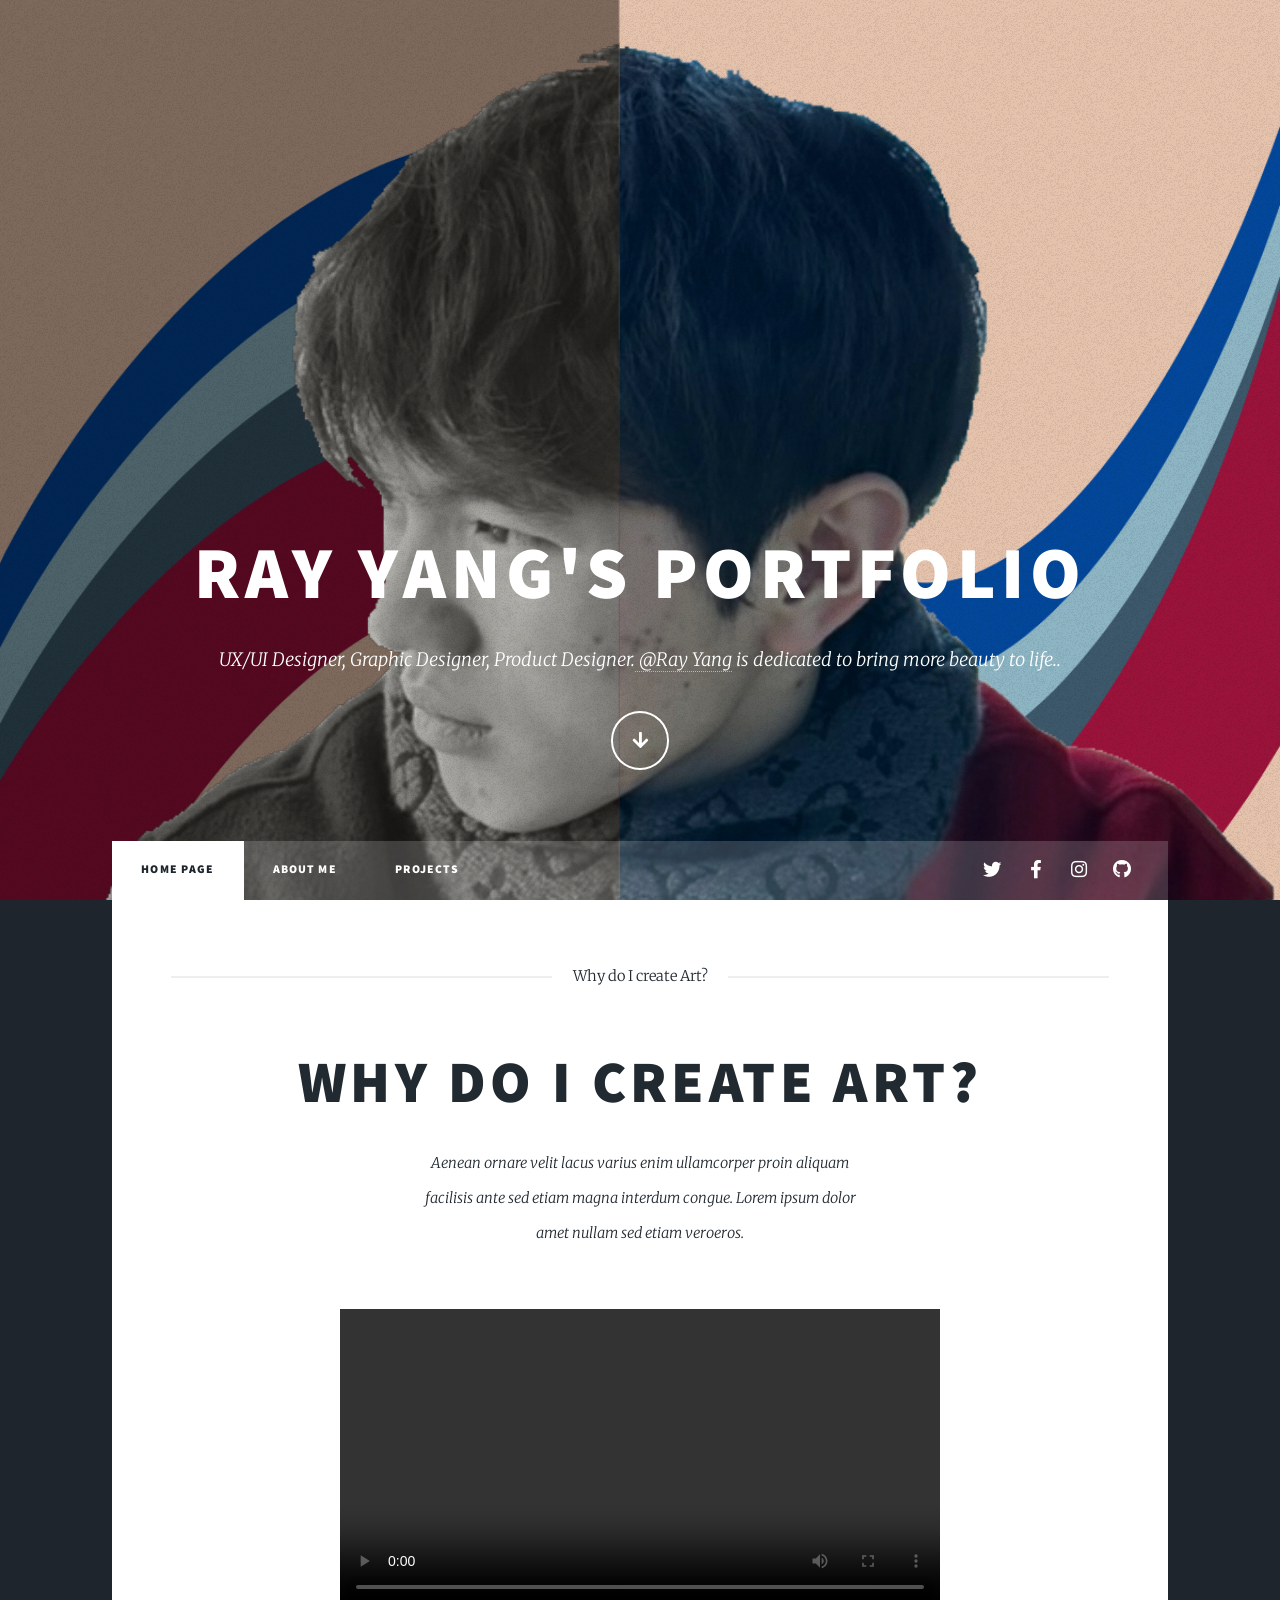
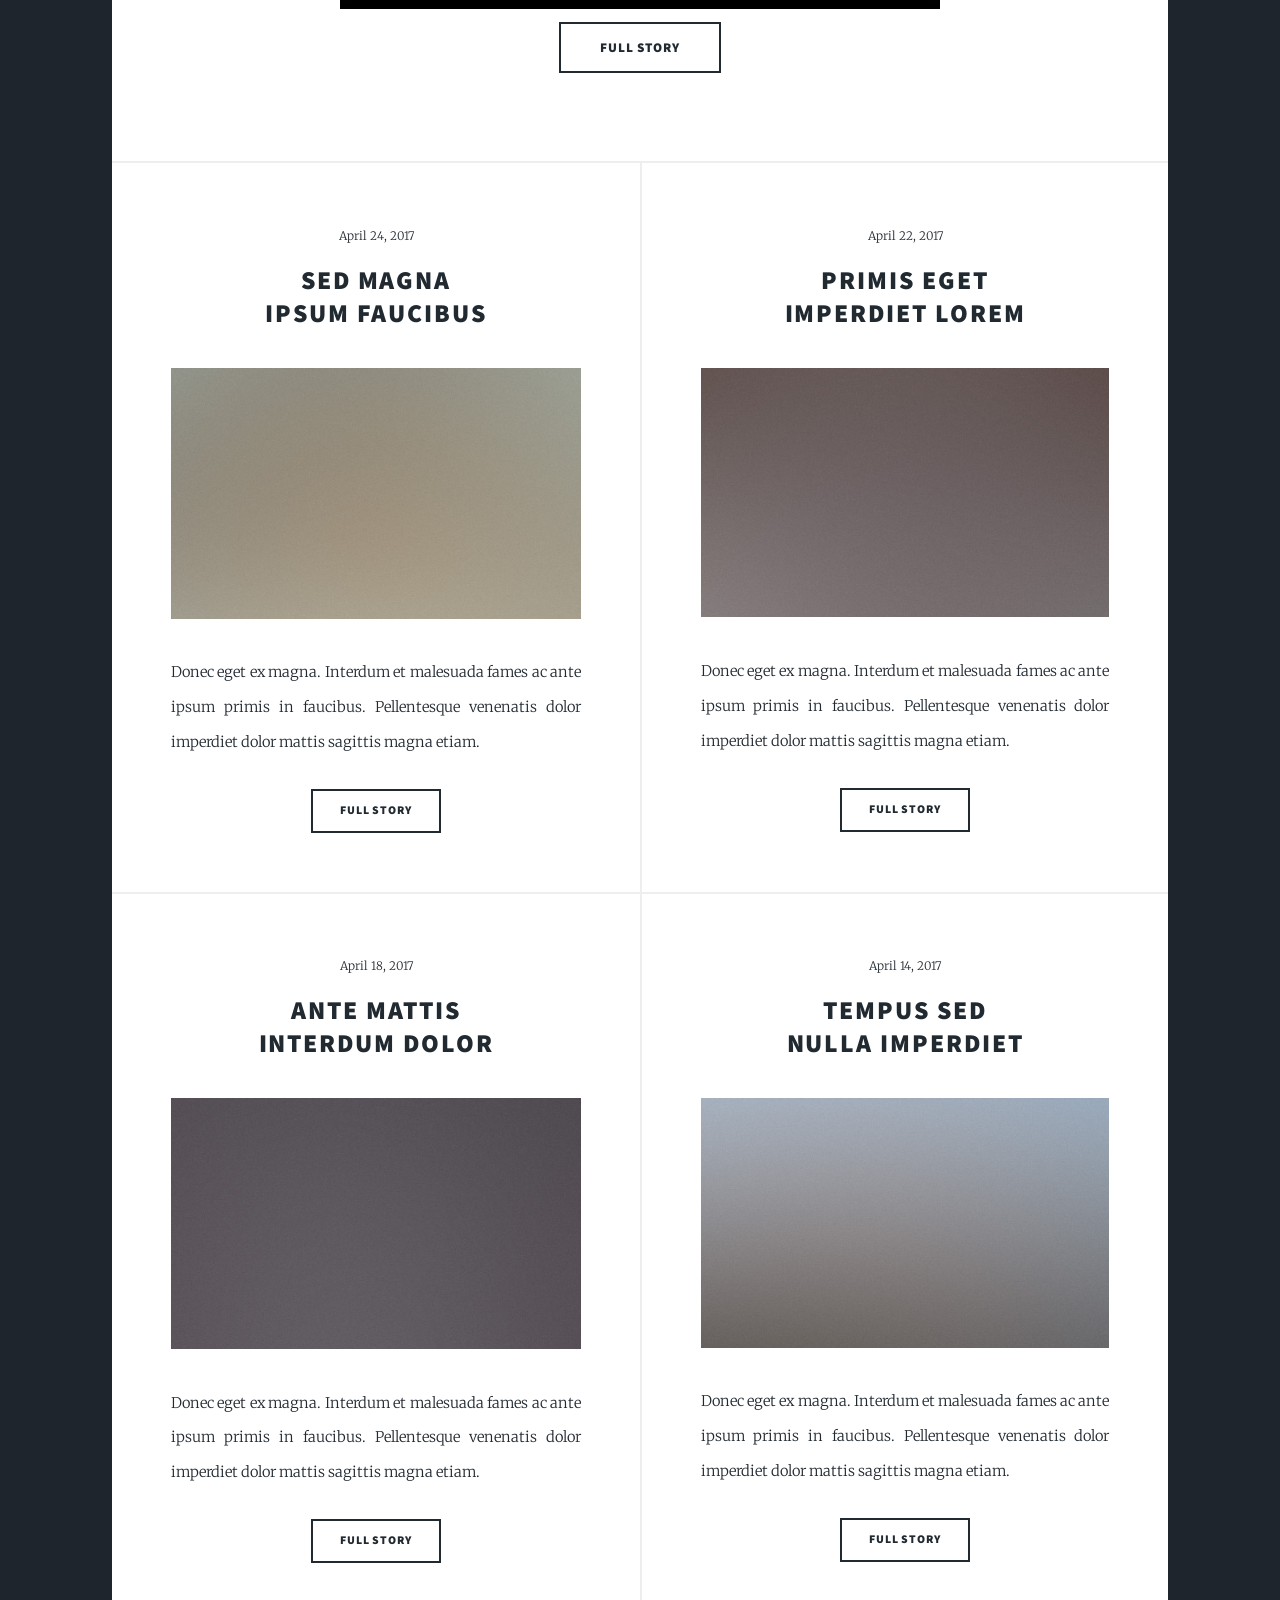
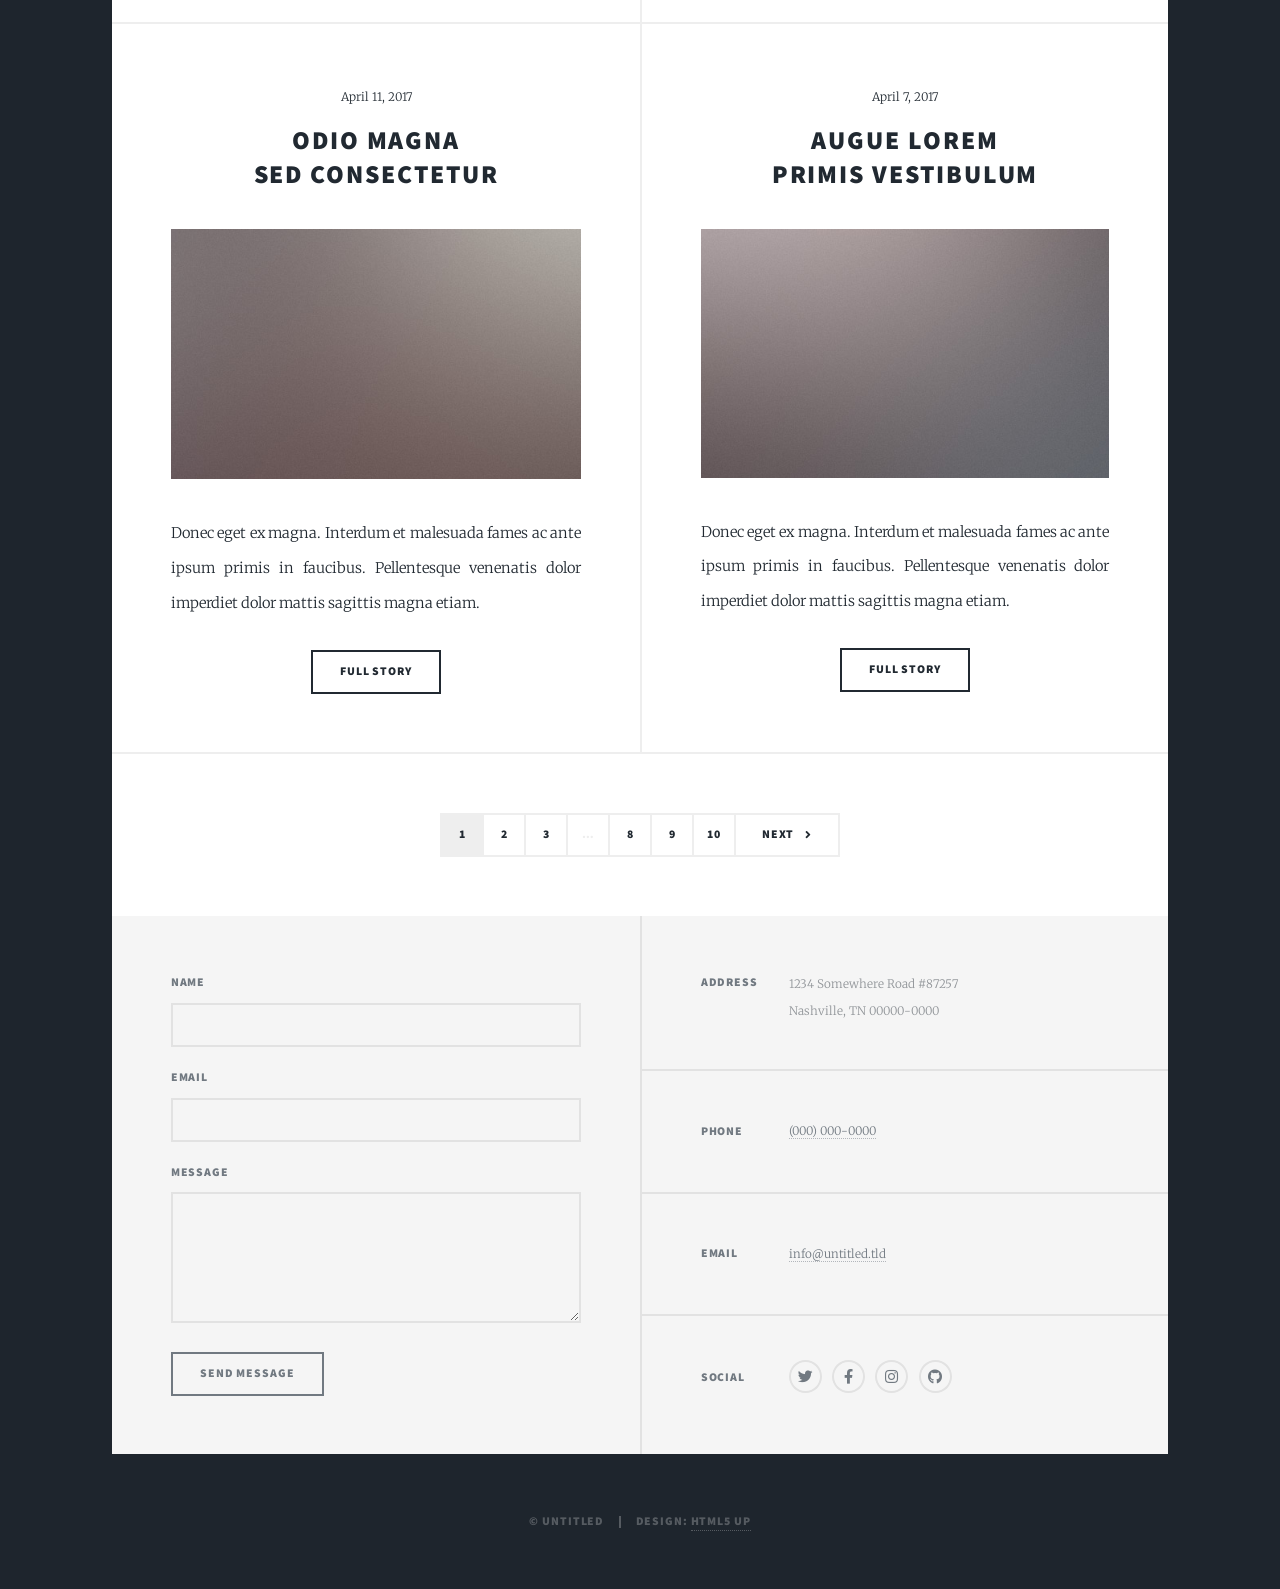
==== PortWebsite/index.html @ 4afc1e34 "Add files via upload" ====
<!DOCTYPE HTML>
<!--
	Massively by HTML5 UP
	html5up.net | @ajlkn
	Free for personal and commercial use under the CCA 3.0 license (html5up.net/license)
-->
<html>
	<head>
		<title>My Portfolio</title>
		<meta charset="utf-8" />
		<meta name="viewport" content="width=device-width, initial-scale=1, user-scalable=no" />
		<link rel="stylesheet" href="assets/css/main.css" />
		<noscript><link rel="stylesheet" href="assets/css/noscript.css" /></noscript>
	</head>
	<body class="is-preload">

		<!-- Wrapper -->
			<div id="wrapper" class="fade-in">

				<!-- Intro -->
					<div id="intro">
						<h1>Ray Yang's Portfolio<br />
						</h1>
						<p>UX/UI Designer, Graphic Designer, Product Designer.<a href="https://www.instagram.com/rayyang26/"> @Ray Yang</a> is dedicated to bring more beauty to life.</a>.</p>
						<ul class="actions">
							<li><a href="#header" class="button icon solid solo fa-arrow-down scrolly">Continue</a></li>
						</ul>
					</div>

				<!-- Header -->
					<header id="header">
						<a href="index.html" class="logo">Home</a>
					</header>

				<!-- Nav -->
					<nav id="nav">
						<ul class="links">
							<li class="active"><a href="index.html">Home Page</a></li>
							<li><a href="generic.html">About Me</a></li>
							<li><a href="elements.html">Projects</a></li>
						</ul>
						<ul class="icons">
							<li><a href="#" class="icon brands fa-twitter"><span class="label">Twitter</span></a></li>
							<li><a href="#" class="icon brands fa-facebook-f"><span class="label">Facebook</span></a></li>
							<li><a href="#" class="icon brands fa-instagram"><span class="label">Instagram</span></a></li>
							<li><a href="#" class="icon brands fa-github"><span class="label">GitHub</span></a></li>
						</ul>
					</nav>

				<!-- Main -->
					<div id="main">

						<!-- Featured Post -->
							<article class="post featured">
								<header class="major">
									<span class="date">Why do I create Art?</span>
									<h2><a href="#">Why do I create Art?<br />
									</a></h2>
									<p>Aenean ornare velit lacus varius enim ullamcorper proin aliquam<br />
									facilisis ante sed etiam magna interdum congue. Lorem ipsum dolor<br />
									amet nullam sed etiam veroeros.</p>
								</header>
								<video autoplay controls width="600">
									<source
										src="
										images/346_1701490006.mp4"
										type="video/mp4">
								</video>
								<ul class="actions special">
									<li><a href="#" class="button large">Full Story</a></li>
								</ul>
							</article>

						<!-- Posts -->
							<section class="posts">
								<article>
									<header>
										<span class="date">April 24, 2017</span>
										<h2><a href="#">Sed magna<br />
										ipsum faucibus</a></h2>
									</header>
									<a href="#" class="image fit"><img src="images/pic02.jpg" alt="" /></a>
									<p>Donec eget ex magna. Interdum et malesuada fames ac ante ipsum primis in faucibus. Pellentesque venenatis dolor imperdiet dolor mattis sagittis magna etiam.</p>
									<ul class="actions special">
										<li><a href="#" class="button">Full Story</a></li>
									</ul>
								</article>
								<article>
									<header>
										<span class="date">April 22, 2017</span>
										<h2><a href="#">Primis eget<br />
										imperdiet lorem</a></h2>
									</header>
									<a href="#" class="image fit"><img src="images/pic03.jpg" alt="" /></a>
									<p>Donec eget ex magna. Interdum et malesuada fames ac ante ipsum primis in faucibus. Pellentesque venenatis dolor imperdiet dolor mattis sagittis magna etiam.</p>
									<ul class="actions special">
										<li><a href="#" class="button">Full Story</a></li>
									</ul>
								</article>
								<article>
									<header>
										<span class="date">April 18, 2017</span>
										<h2><a href="#">Ante mattis<br />
										interdum dolor</a></h2>
									</header>
									<a href="#" class="image fit"><img src="images/pic04.jpg" alt="" /></a>
									<p>Donec eget ex magna. Interdum et malesuada fames ac ante ipsum primis in faucibus. Pellentesque venenatis dolor imperdiet dolor mattis sagittis magna etiam.</p>
									<ul class="actions special">
										<li><a href="#" class="button">Full Story</a></li>
									</ul>
								</article>
								<article>
									<header>
										<span class="date">April 14, 2017</span>
										<h2><a href="#">Tempus sed<br />
										nulla imperdiet</a></h2>
									</header>
									<a href="#" class="image fit"><img src="images/pic05.jpg" alt="" /></a>
									<p>Donec eget ex magna. Interdum et malesuada fames ac ante ipsum primis in faucibus. Pellentesque venenatis dolor imperdiet dolor mattis sagittis magna etiam.</p>
									<ul class="actions special">
										<li><a href="#" class="button">Full Story</a></li>
									</ul>
								</article>
								<article>
									<header>
										<span class="date">April 11, 2017</span>
										<h2><a href="#">Odio magna<br />
										sed consectetur</a></h2>
									</header>
									<a href="#" class="image fit"><img src="images/pic06.jpg" alt="" /></a>
									<p>Donec eget ex magna. Interdum et malesuada fames ac ante ipsum primis in faucibus. Pellentesque venenatis dolor imperdiet dolor mattis sagittis magna etiam.</p>
									<ul class="actions special">
										<li><a href="#" class="button">Full Story</a></li>
									</ul>
								</article>
								<article>
									<header>
										<span class="date">April 7, 2017</span>
										<h2><a href="#">Augue lorem<br />
										primis vestibulum</a></h2>
									</header>
									<a href="#" class="image fit"><img src="images/pic07.jpg" alt="" /></a>
									<p>Donec eget ex magna. Interdum et malesuada fames ac ante ipsum primis in faucibus. Pellentesque venenatis dolor imperdiet dolor mattis sagittis magna etiam.</p>
									<ul class="actions special">
										<li><a href="#" class="button">Full Story</a></li>
									</ul>
								</article>
							</section>

						<!-- Footer -->
							<footer>
								<div class="pagination">
									<!--<a href="#" class="previous">Prev</a>-->
									<a href="#" class="page active">1</a>
									<a href="#" class="page">2</a>
									<a href="#" class="page">3</a>
									<span class="extra">&hellip;</span>
									<a href="#" class="page">8</a>
									<a href="#" class="page">9</a>
									<a href="#" class="page">10</a>
									<a href="#" class="next">Next</a>
								</div>
							</footer>
					</div>
				<!-- Footer -->
					<footer id="footer">
						<section>
							<form method="post" action="#">
								<div class="fields">
									<div class="field">
										<label for="name">Name</label>
										<input type="text" name="name" id="name" />
									</div>
									<div class="field">
										<label for="email">Email</label>
										<input type="text" name="email" id="email" />
									</div>
									<div class="field">
										<label for="message">Message</label>
										<textarea name="message" id="message" rows="3"></textarea>
									</div>
								</div>
								<ul class="actions">
									<li><input type="submit" value="Send Message" /></li>
								</ul>
							</form>
						</section>
						<section class="split contact">
							<section class="alt">
								<h3>Address</h3>
								<p>1234 Somewhere Road #87257<br />
								Nashville, TN 00000-0000</p>
							</section>
							<section>
								<h3>Phone</h3>
								<p><a href="#">(000) 000-0000</a></p>
							</section>
							<section>
								<h3>Email</h3>
								<p><a href="#">info@untitled.tld</a></p>
							</section>
							<section>
								<h3>Social</h3>
								<ul class="icons alt">
									<li><a href="#" class="icon brands alt fa-twitter"><span class="label">Twitter</span></a></li>
									<li><a href="#" class="icon brands alt fa-facebook-f"><span class="label">Facebook</span></a></li>
									<li><a href="#" class="icon brands alt fa-instagram"><span class="label">Instagram</span></a></li>
									<li><a href="#" class="icon brands alt fa-github"><span class="label">GitHub</span></a></li>
								</ul>
							</section>
						</section>
					</footer>

				<!-- Copyright -->
					<div id="copyright">
						<ul><li>&copy; Untitled</li><li>Design: <a href="https://html5up.net">HTML5 UP</a></li></ul>
					</div>

			</div>

		<!-- Scripts -->
			<script src="assets/js/jquery.min.js"></script>
			<script src="assets/js/jquery.scrollex.min.js"></script>
			<script src="assets/js/jquery.scrolly.min.js"></script>
			<script src="assets/js/browser.min.js"></script>
			<script src="assets/js/breakpoints.min.js"></script>
			<script src="assets/js/util.js"></script>
			<script src="assets/js/main.js"></script>

	</body>
</html>
---- PortWebsite/assets/css/main.css ----
@import url(fontawesome-all.min.css);
@import url("https://fonts.googleapis.com/css?family=Merriweather:300,700,300italic,700italic|Source+Sans+Pro:900");

/*
	Massively by HTML5 UP
	html5up.net | @ajlkn
	Free for personal and commercial use under the CCA 3.0 license (html5up.net/license)
*/

html, body, div, span, applet, object,
iframe, h1, h2, h3, h4, h5, h6, p, blockquote,
pre, a, abbr, acronym, address, big, cite,
code, del, dfn, em, img, ins, kbd, q, s, samp,
small, strike, strong, sub, sup, tt, var, b,
u, i, center, dl, dt, dd, ol, ul, li, fieldset,
form, label, legend, table, caption, tbody,
tfoot, thead, tr, th, td, article, aside,
canvas, details, embed, figure, figcaption,
footer, header, hgroup, menu, nav, output, ruby,
section, summary, time, mark, audio, video {
	margin: 0;
	padding: 0;
	border: 0;
	font-size: 100%;
	font: inherit;
	vertical-align: baseline;}

article, aside, details, figcaption, figure,
footer, header, hgroup, menu, nav, section {
	display: block;}

body {
	line-height: 1;
}

ol, ul {
	list-style: none;
}

blockquote, q {
	quotes: none;
}

	blockquote:before, blockquote:after, q:before, q:after {
		content: '';
		content: none;
	}

table {
	border-collapse: collapse;
	border-spacing: 0;
}

body {
	-webkit-text-size-adjust: none;
}

mark {
	background-color: transparent;
	color: inherit;
}

input::-moz-focus-inner {
	border: 0;
	padding: 0;
}

input, select, textarea {
	-moz-appearance: none;
	-webkit-appearance: none;
	-ms-appearance: none;
	appearance: none;
}

/* Basic */

	@-ms-viewport {
		width: device-width;
	}

	body {
		-ms-overflow-style: scrollbar;
	}

	@media screen and (max-width: 480px) {

		html, body {
			min-width: 320px;
		}

	}

	html {
		box-sizing: border-box;
	}

	*, *:before, *:after {
		box-sizing: inherit;
	}

	body {
		background-color: #1e252d;
	}

		body.is-preload *, body.is-preload *:before, body.is-preload *:after {
			-moz-animation: none !important;
			-webkit-animation: none !important;
			-ms-animation: none !important;
			animation: none !important;
			-moz-transition: none !important;
			-webkit-transition: none !important;
			-ms-transition: none !important;
			transition: none !important;
		}

/* Type */

	html {
		font-size: 16pt;
	}

		@media screen and (max-width: 1680px) {

			html {
				font-size: 12pt;
			}

		}

		@media screen and (max-width: 1280px) {

			html {
				font-size: 11pt;
			}

		}

		@media screen and (max-width: 360px) {

			html {
				font-size: 10pt;
			}

		}

	body {
		color: #212931;
	}

	body, input, select, textarea {
		font-family: "Merriweather", Georgia, serif;
		font-weight: 300;
		font-size: 1rem;
		line-height: 2.375;
	}

	a {
		-moz-transition: color 0.2s ease-in-out, background-color 0.2s ease-in-out, border-color 0.2s ease-in-out, box-shadow 0.2s ease-in-out;
		-webkit-transition: color 0.2s ease-in-out, background-color 0.2s ease-in-out, border-color 0.2s ease-in-out, box-shadow 0.2s ease-in-out;
		-ms-transition: color 0.2s ease-in-out, background-color 0.2s ease-in-out, border-color 0.2s ease-in-out, box-shadow 0.2s ease-in-out;
		transition: color 0.2s ease-in-out, background-color 0.2s ease-in-out, border-color 0.2s ease-in-out, box-shadow 0.2s ease-in-out;
		border-bottom: dotted 1px;
		text-decoration: none;
	}

		a:hover {
			border-bottom-color: transparent;
		}

	strong, b {
		font-weight: 600;
	}

	em, i {
		font-style: italic;
	}

	p {
		text-align: justify;
		margin: 0 0 2rem 0;
	}

	h1, h2, h3, h4, h5, h6 {
		font-family: "Source Sans Pro", Helvetica, sans-serif;
		font-weight: 900;
		line-height: 1.5;
		letter-spacing: 0.075em;
		text-transform: uppercase;
		margin: 0 0 1rem 0;
	}

		h1 a, h2 a, h3 a, h4 a, h5 a, h6 a {
			border-bottom: 0;
			color: inherit;
			text-decoration: none;
		}

	h1 {
		font-size: 4rem;
		line-height: 1.1;
		margin: 0 0 2rem 0;
	}

	h2 {
		font-size: 1.75rem;
		line-height: 1.3;
		margin: 0 0 1.5rem 0;
	}

	h3 {
		font-size: 1.25rem;
		margin: 0 0 1.5rem 0;
	}

	h4 {
		font-size: 1rem;
	}

	h5 {
		font-size: 0.9rem;
	}

	h6 {
		font-size: 0.8rem;
	}

	sub {
		font-size: 0.8rem;
		position: relative;
		top: 0.5rem;
	}

	sup {
		font-size: 0.8rem;
		position: relative;
		top: -0.5rem;
	}

	blockquote {
		border-left: solid 4px;
		font-style: italic;
		margin: 0 0 2rem 0;
		padding: 0.5rem 0 0.5rem 2rem;
	}

	code {
		border: solid 2px;
		font-family: "Courier New", monospace;
		font-size: 0.9rem;
		margin: 0 0.25rem;
		padding: 0.25rem 0.65rem;
	}

	pre {
		-webkit-overflow-scrolling: touch;
		font-family: "Courier New", monospace;
		font-size: 0.9rem;
		margin: 0 0 2rem 0;
	}

		pre code {
			display: block;
			line-height: 1.75;
			padding: 1rem 1.5rem;
			overflow-x: auto;
		}

	hr {
		border: 0;
		border-bottom: solid 2px;
		margin: 3rem 0;
	}

		hr.major {
			margin: 5rem 0;
		}

	.align-left {
		text-align: left;
	}

	.align-center {
		text-align: center;
	}

	.align-right {
		text-align: right;
	}

	input, select, textarea {
		color: #212931;
	}

	a {
		color: #212931;
		border-bottom-color: rgba(33, 41, 49, 0.5);
	}

		a:hover {
			border-bottom-color: transparent;
			color: #18bfef !important;
		}

	strong, b {
		color: #212931;
	}

	h1, h2, h3, h4, h5, h6 {
		color: #212931;
	}

	blockquote {
		border-left-color: #eeeeee;
	}

	code {
		background: rgba(220, 220, 220, 0.25);
		border-color: #eeeeee;
	}

	hr {
		border-bottom-color: #eeeeee;
	}

/* Row */

	.row {
		display: flex;
		flex-wrap: wrap;
		box-sizing: border-box;
		align-items: stretch;
	}

		.row > * {
			box-sizing: border-box;
		}

		.row.gtr-uniform > * > :last-child {
			margin-bottom: 0;
		}

		.row.aln-left {
			justify-content: flex-start;
		}

		.row.aln-center {
			justify-content: center;
		}

		.row.aln-right {
			justify-content: flex-end;
		}

		.row.aln-top {
			align-items: flex-start;
		}

		.row.aln-middle {
			align-items: center;
		}

		.row.aln-bottom {
			align-items: flex-end;
		}

		.row > .imp {
			order: -1;
		}

		.row > .col-1 {
			width: 8.33333%;
		}

		.row > .off-1 {
			margin-left: 8.33333%;
		}

		.row > .col-2 {
			width: 16.66667%;
		}

		.row > .off-2 {
			margin-left: 16.66667%;
		}

		.row > .col-3 {
			width: 25%;
		}

		.row > .off-3 {
			margin-left: 25%;
		}

		.row > .col-4 {
			width: 33.33333%;
		}

		.row > .off-4 {
			margin-left: 33.33333%;
		}

		.row > .col-5 {
			width: 41.66667%;
		}

		.row > .off-5 {
			margin-left: 41.66667%;
		}

		.row > .col-6 {
			width: 50%;
		}

		.row > .off-6 {
			margin-left: 50%;
		}

		.row > .col-7 {
			width: 58.33333%;
		}

		.row > .off-7 {
			margin-left: 58.33333%;
		}

		.row > .col-8 {
			width: 66.66667%;
		}

		.row > .off-8 {
			margin-left: 66.66667%;
		}

		.row > .col-9 {
			width: 75%;
		}

		.row > .off-9 {
			margin-left: 75%;
		}

		.row > .col-10 {
			width: 83.33333%;
		}

		.row > .off-10 {
			margin-left: 83.33333%;
		}

		.row > .col-11 {
			width: 91.66667%;
		}

		.row > .off-11 {
			margin-left: 91.66667%;
		}

		.row > .col-12 {
			width: 100%;
		}

		.row > .off-12 {
			margin-left: 100%;
		}

		.row.gtr-0 {
			margin-top: 0;
			margin-left: 0rem;
		}

			.row.gtr-0 > * {
				padding: 0 0 0 0rem;
			}

			.row.gtr-0.gtr-uniform {
				margin-top: 0rem;
			}

				.row.gtr-0.gtr-uniform > * {
					padding-top: 0rem;
				}

		.row.gtr-25 {
			margin-top: 0;
			margin-left: -0.375rem;
		}

			.row.gtr-25 > * {
				padding: 0 0 0 0.375rem;
			}

			.row.gtr-25.gtr-uniform {
				margin-top: -0.375rem;
			}

				.row.gtr-25.gtr-uniform > * {
					padding-top: 0.375rem;
				}

		.row.gtr-50 {
			margin-top: 0;
			margin-left: -0.75rem;
		}

			.row.gtr-50 > * {
				padding: 0 0 0 0.75rem;
			}

			.row.gtr-50.gtr-uniform {
				margin-top: -0.75rem;
			}

				.row.gtr-50.gtr-uniform > * {
					padding-top: 0.75rem;
				}

		.row {
			margin-top: 0;
			margin-left: -1.5rem;
		}

			.row > * {
				padding: 0 0 0 1.5rem;
			}

			.row.gtr-uniform {
				margin-top: -1.5rem;
			}

				.row.gtr-uniform > * {
					padding-top: 1.5rem;
				}

		.row.gtr-150 {
			margin-top: 0;
			margin-left: -2.25rem;
		}

			.row.gtr-150 > * {
				padding: 0 0 0 2.25rem;
			}

			.row.gtr-150.gtr-uniform {
				margin-top: -2.25rem;
			}

				.row.gtr-150.gtr-uniform > * {
					padding-top: 2.25rem;
				}

		.row.gtr-200 {
			margin-top: 0;
			margin-left: -3rem;
		}

			.row.gtr-200 > * {
				padding: 0 0 0 3rem;
			}

			.row.gtr-200.gtr-uniform {
				margin-top: -3rem;
			}

				.row.gtr-200.gtr-uniform > * {
					padding-top: 3rem;
				}

		@media screen and (max-width: 1680px) {

			.row {
				display: flex;
				flex-wrap: wrap;
				box-sizing: border-box;
				align-items: stretch;
			}

				.row > * {
					box-sizing: border-box;
				}

				.row.gtr-uniform > * > :last-child {
					margin-bottom: 0;
				}

				.row.aln-left {
					justify-content: flex-start;
				}

				.row.aln-center {
					justify-content: center;
				}

				.row.aln-right {
					justify-content: flex-end;
				}

				.row.aln-top {
					align-items: flex-start;
				}

				.row.aln-middle {
					align-items: center;
				}

				.row.aln-bottom {
					align-items: flex-end;
				}

				.row > .imp-xlarge {
					order: -1;
				}

				.row > .col-1-xlarge {
					width: 8.33333%;
				}

				.row > .off-1-xlarge {
					margin-left: 8.33333%;
				}

				.row > .col-2-xlarge {
					width: 16.66667%;
				}

				.row > .off-2-xlarge {
					margin-left: 16.66667%;
				}

				.row > .col-3-xlarge {
					width: 25%;
				}

				.row > .off-3-xlarge {
					margin-left: 25%;
				}

				.row > .col-4-xlarge {
					width: 33.33333%;
				}

				.row > .off-4-xlarge {
					margin-left: 33.33333%;
				}

				.row > .col-5-xlarge {
					width: 41.66667%;
				}

				.row > .off-5-xlarge {
					margin-left: 41.66667%;
				}

				.row > .col-6-xlarge {
					width: 50%;
				}

				.row > .off-6-xlarge {
					margin-left: 50%;
				}

				.row > .col-7-xlarge {
					width: 58.33333%;
				}

				.row > .off-7-xlarge {
					margin-left: 58.33333%;
				}

				.row > .col-8-xlarge {
					width: 66.66667%;
				}

				.row > .off-8-xlarge {
					margin-left: 66.66667%;
				}

				.row > .col-9-xlarge {
					width: 75%;
				}

				.row > .off-9-xlarge {
					margin-left: 75%;
				}

				.row > .col-10-xlarge {
					width: 83.33333%;
				}

				.row > .off-10-xlarge {
					margin-left: 83.33333%;
				}

				.row > .col-11-xlarge {
					width: 91.66667%;
				}

				.row > .off-11-xlarge {
					margin-left: 91.66667%;
				}

				.row > .col-12-xlarge {
					width: 100%;
				}

				.row > .off-12-xlarge {
					margin-left: 100%;
				}

				.row.gtr-0 {
					margin-top: 0;
					margin-left: 0rem;
				}

					.row.gtr-0 > * {
						padding: 0 0 0 0rem;
					}

					.row.gtr-0.gtr-uniform {
						margin-top: 0rem;
					}

						.row.gtr-0.gtr-uniform > * {
							padding-top: 0rem;
						}

				.row.gtr-25 {
					margin-top: 0;
					margin-left: -0.375rem;
				}

					.row.gtr-25 > * {
						padding: 0 0 0 0.375rem;
					}

					.row.gtr-25.gtr-uniform {
						margin-top: -0.375rem;
					}

						.row.gtr-25.gtr-uniform > * {
							padding-top: 0.375rem;
						}

				.row.gtr-50 {
					margin-top: 0;
					margin-left: -0.75rem;
				}

					.row.gtr-50 > * {
						padding: 0 0 0 0.75rem;
					}

					.row.gtr-50.gtr-uniform {
						margin-top: -0.75rem;
					}

						.row.gtr-50.gtr-uniform > * {
							padding-top: 0.75rem;
						}

				.row {
					margin-top: 0;
					margin-left: -1.5rem;
				}

					.row > * {
						padding: 0 0 0 1.5rem;
					}

					.row.gtr-uniform {
						margin-top: -1.5rem;
					}

						.row.gtr-uniform > * {
							padding-top: 1.5rem;
						}

				.row.gtr-150 {
					margin-top: 0;
					margin-left: -2.25rem;
				}

					.row.gtr-150 > * {
						padding: 0 0 0 2.25rem;
					}

					.row.gtr-150.gtr-uniform {
						margin-top: -2.25rem;
					}

						.row.gtr-150.gtr-uniform > * {
							padding-top: 2.25rem;
						}

				.row.gtr-200 {
					margin-top: 0;
					margin-left: -3rem;
				}

					.row.gtr-200 > * {
						padding: 0 0 0 3rem;
					}

					.row.gtr-200.gtr-uniform {
						margin-top: -3rem;
					}

						.row.gtr-200.gtr-uniform > * {
							padding-top: 3rem;
						}

		}

		@media screen and (max-width: 1280px) {

			.row {
				display: flex;
				flex-wrap: wrap;
				box-sizing: border-box;
				align-items: stretch;
			}

				.row > * {
					box-sizing: border-box;
				}

				.row.gtr-uniform > * > :last-child {
					margin-bottom: 0;
				}

				.row.aln-left {
					justify-content: flex-start;
				}

				.row.aln-center {
					justify-content: center;
				}

				.row.aln-right {
					justify-content: flex-end;
				}

				.row.aln-top {
					align-items: flex-start;
				}

				.row.aln-middle {
					align-items: center;
				}

				.row.aln-bottom {
					align-items: flex-end;
				}

				.row > .imp-large {
					order: -1;
				}

				.row > .col-1-large {
					width: 8.33333%;
				}

				.row > .off-1-large {
					margin-left: 8.33333%;
				}

				.row > .col-2-large {
					width: 16.66667%;
				}

				.row > .off-2-large {
					margin-left: 16.66667%;
				}

				.row > .col-3-large {
					width: 25%;
				}

				.row > .off-3-large {
					margin-left: 25%;
				}

				.row > .col-4-large {
					width: 33.33333%;
				}

				.row > .off-4-large {
					margin-left: 33.33333%;
				}

				.row > .col-5-large {
					width: 41.66667%;
				}

				.row > .off-5-large {
					margin-left: 41.66667%;
				}

				.row > .col-6-large {
					width: 50%;
				}

				.row > .off-6-large {
					margin-left: 50%;
				}

				.row > .col-7-large {
					width: 58.33333%;
				}

				.row > .off-7-large {
					margin-left: 58.33333%;
				}

				.row > .col-8-large {
					width: 66.66667%;
				}

				.row > .off-8-large {
					margin-left: 66.66667%;
				}

				.row > .col-9-large {
					width: 75%;
				}

				.row > .off-9-large {
					margin-left: 75%;
				}

				.row > .col-10-large {
					width: 83.33333%;
				}

				.row > .off-10-large {
					margin-left: 83.33333%;
				}

				.row > .col-11-large {
					width: 91.66667%;
				}

				.row > .off-11-large {
					margin-left: 91.66667%;
				}

				.row > .col-12-large {
					width: 100%;
				}

				.row > .off-12-large {
					margin-left: 100%;
				}

				.row.gtr-0 {
					margin-top: 0;
					margin-left: 0rem;
				}

					.row.gtr-0 > * {
						padding: 0 0 0 0rem;
					}

					.row.gtr-0.gtr-uniform {
						margin-top: 0rem;
					}

						.row.gtr-0.gtr-uniform > * {
							padding-top: 0rem;
						}

				.row.gtr-25 {
					margin-top: 0;
					margin-left: -0.375rem;
				}

					.row.gtr-25 > * {
						padding: 0 0 0 0.375rem;
					}

					.row.gtr-25.gtr-uniform {
						margin-top: -0.375rem;
					}

						.row.gtr-25.gtr-uniform > * {
							padding-top: 0.375rem;
						}

				.row.gtr-50 {
					margin-top: 0;
					margin-left: -0.75rem;
				}

					.row.gtr-50 > * {
						padding: 0 0 0 0.75rem;
					}

					.row.gtr-50.gtr-uniform {
						margin-top: -0.75rem;
					}

						.row.gtr-50.gtr-uniform > * {
							padding-top: 0.75rem;
						}

				.row {
					margin-top: 0;
					margin-left: -1.5rem;
				}

					.row > * {
						padding: 0 0 0 1.5rem;
					}

					.row.gtr-uniform {
						margin-top: -1.5rem;
					}

						.row.gtr-uniform > * {
							padding-top: 1.5rem;
						}

				.row.gtr-150 {
					margin-top: 0;
					margin-left: -2.25rem;
				}

					.row.gtr-150 > * {
						padding: 0 0 0 2.25rem;
					}

					.row.gtr-150.gtr-uniform {
						margin-top: -2.25rem;
					}

						.row.gtr-150.gtr-uniform > * {
							padding-top: 2.25rem;
						}

				.row.gtr-200 {
					margin-top: 0;
					margin-left: -3rem;
				}

					.row.gtr-200 > * {
						padding: 0 0 0 3rem;
					}

					.row.gtr-200.gtr-uniform {
						margin-top: -3rem;
					}

						.row.gtr-200.gtr-uniform > * {
							padding-top: 3rem;
						}

		}

		@media screen and (max-width: 980px) {

			.row {
				display: flex;
				flex-wrap: wrap;
				box-sizing: border-box;
				align-items: stretch;
			}

				.row > * {
					box-sizing: border-box;
				}

				.row.gtr-uniform > * > :last-child {
					margin-bottom: 0;
				}

				.row.aln-left {
					justify-content: flex-start;
				}

				.row.aln-center {
					justify-content: center;
				}

				.row.aln-right {
					justify-content: flex-end;
				}

				.row.aln-top {
					align-items: flex-start;
				}

				.row.aln-middle {
					align-items: center;
				}

				.row.aln-bottom {
					align-items: flex-end;
				}

				.row > .imp-medium {
					order: -1;
				}

				.row > .col-1-medium {
					width: 8.33333%;
				}

				.row > .off-1-medium {
					margin-left: 8.33333%;
				}

				.row > .col-2-medium {
					width: 16.66667%;
				}

				.row > .off-2-medium {
					margin-left: 16.66667%;
				}

				.row > .col-3-medium {
					width: 25%;
				}

				.row > .off-3-medium {
					margin-left: 25%;
				}

				.row > .col-4-medium {
					width: 33.33333%;
				}

				.row > .off-4-medium {
					margin-left: 33.33333%;
				}

				.row > .col-5-medium {
					width: 41.66667%;
				}

				.row > .off-5-medium {
					margin-left: 41.66667%;
				}

				.row > .col-6-medium {
					width: 50%;
				}

				.row > .off-6-medium {
					margin-left: 50%;
				}

				.row > .col-7-medium {
					width: 58.33333%;
				}

				.row > .off-7-medium {
					margin-left: 58.33333%;
				}

				.row > .col-8-medium {
					width: 66.66667%;
				}

				.row > .off-8-medium {
					margin-left: 66.66667%;
				}

				.row > .col-9-medium {
					width: 75%;
				}

				.row > .off-9-medium {
					margin-left: 75%;
				}

				.row > .col-10-medium {
					width: 83.33333%;
				}

				.row > .off-10-medium {
					margin-left: 83.33333%;
				}

				.row > .col-11-medium {
					width: 91.66667%;
				}

				.row > .off-11-medium {
					margin-left: 91.66667%;
				}

				.row > .col-12-medium {
					width: 100%;
				}

				.row > .off-12-medium {
					margin-left: 100%;
				}

				.row.gtr-0 {
					margin-top: 0;
					margin-left: 0rem;
				}

					.row.gtr-0 > * {
						padding: 0 0 0 0rem;
					}

					.row.gtr-0.gtr-uniform {
						margin-top: 0rem;
					}

						.row.gtr-0.gtr-uniform > * {
							padding-top: 0rem;
						}

				.row.gtr-25 {
					margin-top: 0;
					margin-left: -0.375rem;
				}

					.row.gtr-25 > * {
						padding: 0 0 0 0.375rem;
					}

					.row.gtr-25.gtr-uniform {
						margin-top: -0.375rem;
					}

						.row.gtr-25.gtr-uniform > * {
							padding-top: 0.375rem;
						}

				.row.gtr-50 {
					margin-top: 0;
					margin-left: -0.75rem;
				}

					.row.gtr-50 > * {
						padding: 0 0 0 0.75rem;
					}

					.row.gtr-50.gtr-uniform {
						margin-top: -0.75rem;
					}

						.row.gtr-50.gtr-uniform > * {
							padding-top: 0.75rem;
						}

				.row {
					margin-top: 0;
					margin-left: -1.5rem;
				}

					.row > * {
						padding: 0 0 0 1.5rem;
					}

					.row.gtr-uniform {
						margin-top: -1.5rem;
					}

						.row.gtr-uniform > * {
							padding-top: 1.5rem;
						}

				.row.gtr-150 {
					margin-top: 0;
					margin-left: -2.25rem;
				}

					.row.gtr-150 > * {
						padding: 0 0 0 2.25rem;
					}

					.row.gtr-150.gtr-uniform {
						margin-top: -2.25rem;
					}

						.row.gtr-150.gtr-uniform > * {
							padding-top: 2.25rem;
						}

				.row.gtr-200 {
					margin-top: 0;
					margin-left: -3rem;
				}

					.row.gtr-200 > * {
						padding: 0 0 0 3rem;
					}

					.row.gtr-200.gtr-uniform {
						margin-top: -3rem;
					}

						.row.gtr-200.gtr-uniform > * {
							padding-top: 3rem;
						}

		}

		@media screen and (max-width: 736px) {

			.row {
				display: flex;
				flex-wrap: wrap;
				box-sizing: border-box;
				align-items: stretch;
			}

				.row > * {
					box-sizing: border-box;
				}

				.row.gtr-uniform > * > :last-child {
					margin-bottom: 0;
				}

				.row.aln-left {
					justify-content: flex-start;
				}

				.row.aln-center {
					justify-content: center;
				}

				.row.aln-right {
					justify-content: flex-end;
				}

				.row.aln-top {
					align-items: flex-start;
				}

				.row.aln-middle {
					align-items: center;
				}

				.row.aln-bottom {
					align-items: flex-end;
				}

				.row > .imp-small {
					order: -1;
				}

				.row > .col-1-small {
					width: 8.33333%;
				}

				.row > .off-1-small {
					margin-left: 8.33333%;
				}

				.row > .col-2-small {
					width: 16.66667%;
				}

				.row > .off-2-small {
					margin-left: 16.66667%;
				}

				.row > .col-3-small {
					width: 25%;
				}

				.row > .off-3-small {
					margin-left: 25%;
				}

				.row > .col-4-small {
					width: 33.33333%;
				}

				.row > .off-4-small {
					margin-left: 33.33333%;
				}

				.row > .col-5-small {
					width: 41.66667%;
				}

				.row > .off-5-small {
					margin-left: 41.66667%;
				}

				.row > .col-6-small {
					width: 50%;
				}

				.row > .off-6-small {
					margin-left: 50%;
				}

				.row > .col-7-small {
					width: 58.33333%;
				}

				.row > .off-7-small {
					margin-left: 58.33333%;
				}

				.row > .col-8-small {
					width: 66.66667%;
				}

				.row > .off-8-small {
					margin-left: 66.66667%;
				}

				.row > .col-9-small {
					width: 75%;
				}

				.row > .off-9-small {
					margin-left: 75%;
				}

				.row > .col-10-small {
					width: 83.33333%;
				}

				.row > .off-10-small {
					margin-left: 83.33333%;
				}

				.row > .col-11-small {
					width: 91.66667%;
				}

				.row > .off-11-small {
					margin-left: 91.66667%;
				}

				.row > .col-12-small {
					width: 100%;
				}

				.row > .off-12-small {
					margin-left: 100%;
				}

				.row.gtr-0 {
					margin-top: 0;
					margin-left: 0rem;
				}

					.row.gtr-0 > * {
						padding: 0 0 0 0rem;
					}

					.row.gtr-0.gtr-uniform {
						margin-top: 0rem;
					}

						.row.gtr-0.gtr-uniform > * {
							padding-top: 0rem;
						}

				.row.gtr-25 {
					margin-top: 0;
					margin-left: -0.375rem;
				}

					.row.gtr-25 > * {
						padding: 0 0 0 0.375rem;
					}

					.row.gtr-25.gtr-uniform {
						margin-top: -0.375rem;
					}

						.row.gtr-25.gtr-uniform > * {
							padding-top: 0.375rem;
						}

				.row.gtr-50 {
					margin-top: 0;
					margin-left: -0.75rem;
				}

					.row.gtr-50 > * {
						padding: 0 0 0 0.75rem;
					}

					.row.gtr-50.gtr-uniform {
						margin-top: -0.75rem;
					}

						.row.gtr-50.gtr-uniform > * {
							padding-top: 0.75rem;
						}

				.row {
					margin-top: 0;
					margin-left: -1.5rem;
				}

					.row > * {
						padding: 0 0 0 1.5rem;
					}

					.row.gtr-uniform {
						margin-top: -1.5rem;
					}

						.row.gtr-uniform > * {
							padding-top: 1.5rem;
						}

				.row.gtr-150 {
					margin-top: 0;
					margin-left: -2.25rem;
				}

					.row.gtr-150 > * {
						padding: 0 0 0 2.25rem;
					}

					.row.gtr-150.gtr-uniform {
						margin-top: -2.25rem;
					}

						.row.gtr-150.gtr-uniform > * {
							padding-top: 2.25rem;
						}

				.row.gtr-200 {
					margin-top: 0;
					margin-left: -3rem;
				}

					.row.gtr-200 > * {
						padding: 0 0 0 3rem;
					}

					.row.gtr-200.gtr-uniform {
						margin-top: -3rem;
					}

						.row.gtr-200.gtr-uniform > * {
							padding-top: 3rem;
						}

		}

		@media screen and (max-width: 480px) {

			.row {
				display: flex;
				flex-wrap: wrap;
				box-sizing: border-box;
				align-items: stretch;
			}

				.row > * {
					box-sizing: border-box;
				}

				.row.gtr-uniform > * > :last-child {
					margin-bottom: 0;
				}

				.row.aln-left {
					justify-content: flex-start;
				}

				.row.aln-center {
					justify-content: center;
				}

				.row.aln-right {
					justify-content: flex-end;
				}

				.row.aln-top {
					align-items: flex-start;
				}

				.row.aln-middle {
					align-items: center;
				}

				.row.aln-bottom {
					align-items: flex-end;
				}

				.row > .imp-xsmall {
					order: -1;
				}

				.row > .col-1-xsmall {
					width: 8.33333%;
				}

				.row > .off-1-xsmall {
					margin-left: 8.33333%;
				}

				.row > .col-2-xsmall {
					width: 16.66667%;
				}

				.row > .off-2-xsmall {
					margin-left: 16.66667%;
				}

				.row > .col-3-xsmall {
					width: 25%;
				}

				.row > .off-3-xsmall {
					margin-left: 25%;
				}

				.row > .col-4-xsmall {
					width: 33.33333%;
				}

				.row > .off-4-xsmall {
					margin-left: 33.33333%;
				}

				.row > .col-5-xsmall {
					width: 41.66667%;
				}

				.row > .off-5-xsmall {
					margin-left: 41.66667%;
				}

				.row > .col-6-xsmall {
					width: 50%;
				}

				.row > .off-6-xsmall {
					margin-left: 50%;
				}

				.row > .col-7-xsmall {
					width: 58.33333%;
				}

				.row > .off-7-xsmall {
					margin-left: 58.33333%;
				}

				.row > .col-8-xsmall {
					width: 66.66667%;
				}

				.row > .off-8-xsmall {
					margin-left: 66.66667%;
				}

				.row > .col-9-xsmall {
					width: 75%;
				}

				.row > .off-9-xsmall {
					margin-left: 75%;
				}

				.row > .col-10-xsmall {
					width: 83.33333%;
				}

				.row > .off-10-xsmall {
					margin-left: 83.33333%;
				}

				.row > .col-11-xsmall {
					width: 91.66667%;
				}

				.row > .off-11-xsmall {
					margin-left: 91.66667%;
				}

				.row > .col-12-xsmall {
					width: 100%;
				}

				.row > .off-12-xsmall {
					margin-left: 100%;
				}

				.row.gtr-0 {
					margin-top: 0;
					margin-left: 0rem;
				}

					.row.gtr-0 > * {
						padding: 0 0 0 0rem;
					}

					.row.gtr-0.gtr-uniform {
						margin-top: 0rem;
					}

						.row.gtr-0.gtr-uniform > * {
							padding-top: 0rem;
						}

				.row.gtr-25 {
					margin-top: 0;
					margin-left: -0.375rem;
				}

					.row.gtr-25 > * {
						padding: 0 0 0 0.375rem;
					}

					.row.gtr-25.gtr-uniform {
						margin-top: -0.375rem;
					}

						.row.gtr-25.gtr-uniform > * {
							padding-top: 0.375rem;
						}

				.row.gtr-50 {
					margin-top: 0;
					margin-left: -0.75rem;
				}

					.row.gtr-50 > * {
						padding: 0 0 0 0.75rem;
					}

					.row.gtr-50.gtr-uniform {
						margin-top: -0.75rem;
					}

						.row.gtr-50.gtr-uniform > * {
							padding-top: 0.75rem;
						}

				.row {
					margin-top: 0;
					margin-left: -1.5rem;
				}

					.row > * {
						padding: 0 0 0 1.5rem;
					}

					.row.gtr-uniform {
						margin-top: -1.5rem;
					}

						.row.gtr-uniform > * {
							padding-top: 1.5rem;
						}

				.row.gtr-150 {
					margin-top: 0;
					margin-left: -2.25rem;
				}

					.row.gtr-150 > * {
						padding: 0 0 0 2.25rem;
					}

					.row.gtr-150.gtr-uniform {
						margin-top: -2.25rem;
					}

						.row.gtr-150.gtr-uniform > * {
							padding-top: 2.25rem;
						}

				.row.gtr-200 {
					margin-top: 0;
					margin-left: -3rem;
				}

					.row.gtr-200 > * {
						padding: 0 0 0 3rem;
					}

					.row.gtr-200.gtr-uniform {
						margin-top: -3rem;
					}

						.row.gtr-200.gtr-uniform > * {
							padding-top: 3rem;
						}

		}

		@media screen and (max-width: 360px) {

			.row {
				display: flex;
				flex-wrap: wrap;
				box-sizing: border-box;
				align-items: stretch;
			}

				.row > * {
					box-sizing: border-box;
				}

				.row.gtr-uniform > * > :last-child {
					margin-bottom: 0;
				}

				.row.aln-left {
					justify-content: flex-start;
				}

				.row.aln-center {
					justify-content: center;
				}

				.row.aln-right {
					justify-content: flex-end;
				}

				.row.aln-top {
					align-items: flex-start;
				}

				.row.aln-middle {
					align-items: center;
				}

				.row.aln-bottom {
					align-items: flex-end;
				}

				.row > .imp-xxsmall {
					order: -1;
				}

				.row > .col-1-xxsmall {
					width: 8.33333%;
				}

				.row > .off-1-xxsmall {
					margin-left: 8.33333%;
				}

				.row > .col-2-xxsmall {
					width: 16.66667%;
				}

				.row > .off-2-xxsmall {
					margin-left: 16.66667%;
				}

				.row > .col-3-xxsmall {
					width: 25%;
				}

				.row > .off-3-xxsmall {
					margin-left: 25%;
				}

				.row > .col-4-xxsmall {
					width: 33.33333%;
				}

				.row > .off-4-xxsmall {
					margin-left: 33.33333%;
				}

				.row > .col-5-xxsmall {
					width: 41.66667%;
				}

				.row > .off-5-xxsmall {
					margin-left: 41.66667%;
				}

				.row > .col-6-xxsmall {
					width: 50%;
				}

				.row > .off-6-xxsmall {
					margin-left: 50%;
				}

				.row > .col-7-xxsmall {
					width: 58.33333%;
				}

				.row > .off-7-xxsmall {
					margin-left: 58.33333%;
				}

				.row > .col-8-xxsmall {
					width: 66.66667%;
				}

				.row > .off-8-xxsmall {
					margin-left: 66.66667%;
				}

				.row > .col-9-xxsmall {
					width: 75%;
				}

				.row > .off-9-xxsmall {
					margin-left: 75%;
				}

				.row > .col-10-xxsmall {
					width: 83.33333%;
				}

				.row > .off-10-xxsmall {
					margin-left: 83.33333%;
				}

				.row > .col-11-xxsmall {
					width: 91.66667%;
				}

				.row > .off-11-xxsmall {
					margin-left: 91.66667%;
				}

				.row > .col-12-xxsmall {
					width: 100%;
				}

				.row > .off-12-xxsmall {
					margin-left: 100%;
				}

				.row.gtr-0 {
					margin-top: 0;
					margin-left: 0rem;
				}

					.row.gtr-0 > * {
						padding: 0 0 0 0rem;
					}

					.row.gtr-0.gtr-uniform {
						margin-top: 0rem;
					}

						.row.gtr-0.gtr-uniform > * {
							padding-top: 0rem;
						}

				.row.gtr-25 {
					margin-top: 0;
					margin-left: -0.375rem;
				}

					.row.gtr-25 > * {
						padding: 0 0 0 0.375rem;
					}

					.row.gtr-25.gtr-uniform {
						margin-top: -0.375rem;
					}

						.row.gtr-25.gtr-uniform > * {
							padding-top: 0.375rem;
						}

				.row.gtr-50 {
					margin-top: 0;
					margin-left: -0.75rem;
				}

					.row.gtr-50 > * {
						padding: 0 0 0 0.75rem;
					}

					.row.gtr-50.gtr-uniform {
						margin-top: -0.75rem;
					}

						.row.gtr-50.gtr-uniform > * {
							padding-top: 0.75rem;
						}

				.row {
					margin-top: 0;
					margin-left: -1.5rem;
				}

					.row > * {
						padding: 0 0 0 1.5rem;
					}

					.row.gtr-uniform {
						margin-top: -1.5rem;
					}

						.row.gtr-uniform > * {
							padding-top: 1.5rem;
						}

				.row.gtr-150 {
					margin-top: 0;
					margin-left: -2.25rem;
				}

					.row.gtr-150 > * {
						padding: 0 0 0 2.25rem;
					}

					.row.gtr-150.gtr-uniform {
						margin-top: -2.25rem;
					}

						.row.gtr-150.gtr-uniform > * {
							padding-top: 2.25rem;
						}

				.row.gtr-200 {
					margin-top: 0;
					margin-left: -3rem;
				}

					.row.gtr-200 > * {
						padding: 0 0 0 3rem;
					}

					.row.gtr-200.gtr-uniform {
						margin-top: -3rem;
					}

						.row.gtr-200.gtr-uniform > * {
							padding-top: 3rem;
						}

		}

/* Box */

	.box {
		border: solid 2px;
		margin-bottom: 2rem;
		padding: 1.5rem;
	}

		.box > :last-child,
		.box > :last-child > :last-child,
		.box > :last-child > :last-child > :last-child {
			margin-bottom: 0;
		}

		.box.alt {
			border: 0;
			border-radius: 0;
			padding: 0;
		}

	.box {
		border-color: #eeeeee;
	}

/* Button */

	input[type="submit"],
	input[type="reset"],
	input[type="button"],
	button,
	.button {
		-moz-appearance: none;
		-webkit-appearance: none;
		-ms-appearance: none;
		appearance: none;
		-moz-transition: background-color 0.2s ease-in-out, box-shadow 0.2s ease-in-out, color 0.2s ease-in-out;
		-webkit-transition: background-color 0.2s ease-in-out, box-shadow 0.2s ease-in-out, color 0.2s ease-in-out;
		-ms-transition: background-color 0.2s ease-in-out, box-shadow 0.2s ease-in-out, color 0.2s ease-in-out;
		transition: background-color 0.2s ease-in-out, box-shadow 0.2s ease-in-out, color 0.2s ease-in-out;
		border: 0;
		border-radius: 0;
		cursor: pointer;
		display: inline-block;
		font-family: "Source Sans Pro", Helvetica, sans-serif;
		font-size: 0.8rem;
		font-weight: 900;
		letter-spacing: 0.075em;
		height: 3rem;
		line-height: 3rem;
		padding: 0 2rem;
		text-align: center;
		text-decoration: none;
		text-transform: uppercase;
		white-space: nowrap;
	}

		input[type="submit"].icon:before,
		input[type="reset"].icon:before,
		input[type="button"].icon:before,
		button.icon:before,
		.button.icon:before {
			margin-right: 0.5rem;
		}

		input[type="submit"].icon.solo,
		input[type="reset"].icon.solo,
		input[type="button"].icon.solo,
		button.icon.solo,
		.button.icon.solo {
			position: relative;
			width: 4rem;
			height: 4rem;
			line-height: 4rem;
			border-radius: 4rem;
			text-indent: 4rem;
			overflow: hidden;
			padding: 0;
			white-space: nowrap;
		}

			input[type="submit"].icon.solo:before,
			input[type="reset"].icon.solo:before,
			input[type="button"].icon.solo:before,
			button.icon.solo:before,
			.button.icon.solo:before {
				position: absolute;
				display: block;
				top: 0;
				left: 0;
				width: inherit;
				height: inherit;
				line-height: inherit;
				font-size: 1.25rem;
				margin-right: 0;
				text-align: center;
				text-indent: 0;
			}

		input[type="submit"].fit,
		input[type="reset"].fit,
		input[type="button"].fit,
		button.fit,
		.button.fit {
			width: 100%;
		}

		input[type="submit"].small,
		input[type="reset"].small,
		input[type="button"].small,
		button.small,
		.button.small {
			font-size: 0.7rem;
			height: 2.5rem;
			line-height: 2.5rem;
			padding: 0 1.5rem;
		}

		input[type="submit"].large,
		input[type="reset"].large,
		input[type="button"].large,
		button.large,
		.button.large {
			font-size: 0.9rem;
			height: 3.5rem;
			line-height: 3.5rem;
			padding: 0 2.75rem;
		}

		@media screen and (max-width: 980px) {

			input[type="submit"],
			input[type="reset"],
			input[type="button"],
			button,
			.button {
				font-size: 0.9rem;
				height: 3.25rem;
				line-height: 3.25rem;
			}

				input[type="submit"].large,
				input[type="reset"].large,
				input[type="button"].large,
				button.large,
				.button.large {
					font-size: 1rem;
					height: 3.75rem;
					line-height: 3.75rem;
				}

		}

		input[type="submit"].disabled, input[type="submit"]:disabled,
		input[type="reset"].disabled,
		input[type="reset"]:disabled,
		input[type="button"].disabled,
		input[type="button"]:disabled,
		button.disabled,
		button:disabled,
		.button.disabled,
		.button:disabled {
			pointer-events: none;
			opacity: 0.25;
		}

	input[type="submit"],
	input[type="reset"],
	input[type="button"],
	button,
	.button {
		background-color: transparent;
		box-shadow: inset 0 0 0 2px #212931;
		color: #212931 !important;
	}

		input[type="submit"]:hover,
		input[type="reset"]:hover,
		input[type="button"]:hover,
		button:hover,
		.button:hover {
			box-shadow: inset 0 0 0 2px #18bfef;
			color: #18bfef !important;
		}

		input[type="submit"].primary,
		input[type="reset"].primary,
		input[type="button"].primary,
		button.primary,
		.button.primary {
			background-color: #212931;
			box-shadow: none;
			color: #ffffff !important;
		}

			input[type="submit"].primary:hover,
			input[type="reset"].primary:hover,
			input[type="button"].primary:hover,
			button.primary:hover,
			.button.primary:hover {
				background-color: #18bfef;
			}

/* Form */

	form {
		margin: 0 0 2rem 0;
	}

		form > :last-child {
			margin-bottom: 0;
		}

		form > .fields {
			display: -moz-flex;
			display: -webkit-flex;
			display: -ms-flex;
			display: flex;
			-moz-flex-wrap: wrap;
			-webkit-flex-wrap: wrap;
			-ms-flex-wrap: wrap;
			flex-wrap: wrap;
			width: calc(100% + 3rem);
			margin: -1.5rem 0 2rem -1.5rem;
		}

			form > .fields > .field {
				-moz-flex-grow: 0;
				-webkit-flex-grow: 0;
				-ms-flex-grow: 0;
				flex-grow: 0;
				-moz-flex-shrink: 0;
				-webkit-flex-shrink: 0;
				-ms-flex-shrink: 0;
				flex-shrink: 0;
				padding: 1.5rem 0 0 1.5rem;
				width: calc(100% - 1.5rem);
			}

				form > .fields > .field.half {
					width: calc(50% - 0.75rem);
				}

				form > .fields > .field.third {
					width: calc(100%/3 - 0.5rem);
				}

				form > .fields > .field.quarter {
					width: calc(25% - 0.375rem);
				}

		@media screen and (max-width: 480px) {

			form > .fields {
				width: calc(100% + 3rem);
				margin: -1.5rem 0 2rem -1.5rem;
			}

				form > .fields > .field {
					padding: 1.5rem 0 0 1.5rem;
					width: calc(100% - 1.5rem);
				}

					form > .fields > .field.half {
						width: calc(100% - 1.5rem);
					}

					form > .fields > .field.third {
						width: calc(100% - 1.5rem);
					}

					form > .fields > .field.quarter {
						width: calc(100% - 1.5rem);
					}

		}

	label {
		display: block;
		font-family: "Source Sans Pro", Helvetica, sans-serif;
		font-weight: 900;
		line-height: 1.5;
		letter-spacing: 0.075em;
		font-size: 0.8rem;
		text-transform: uppercase;
		margin: 0 0 0.75rem 0;
	}

		@media screen and (max-width: 980px) {

			label {
				font-size: 0.9rem;
			}

		}

	input[type="text"],
	input[type="password"],
	input[type="email"],
	select,
	textarea {
		-moz-appearance: none;
		-webkit-appearance: none;
		-ms-appearance: none;
		appearance: none;
		background: transparent;
		border-radius: 0;
		border: solid 2px;
		color: inherit;
		display: block;
		outline: 0;
		padding: 0 1rem;
		text-decoration: none;
		width: 100%;
	}

		input[type="text"]:invalid,
		input[type="password"]:invalid,
		input[type="email"]:invalid,
		select:invalid,
		textarea:invalid {
			box-shadow: none;
		}

	select {
		background-size: 1.25rem;
		background-repeat: no-repeat;
		background-position: calc(100% - 1rem) center;
		height: 3rem;
		padding-right: 3rem;
		text-overflow: ellipsis;
	}

		select:focus::-ms-value {
			background-color: transparent;
		}

		select::-ms-expand {
			display: none;
		}

	input[type="text"],
	input[type="password"],
	input[type="email"],
	select {
		height: 3rem;
	}

	textarea {
		padding: 0.75rem 1rem;
	}

	input[type="checkbox"],
	input[type="radio"] {
		-moz-appearance: none;
		-webkit-appearance: none;
		-ms-appearance: none;
		appearance: none;
		display: block;
		float: left;
		margin-right: -2rem;
		opacity: 0;
		width: 1rem;
		z-index: -1;
	}

		input[type="checkbox"] + label,
		input[type="radio"] + label {
			text-decoration: none;
			cursor: pointer;
			display: inline-block;
			font-size: 1rem;
			letter-spacing: 0;
			font-family: "Merriweather", Georgia, serif;
			text-transform: none;
			font-weight: 300;
			padding-left: 2.8rem;
			padding-right: 1rem;
			position: relative;
		}

			input[type="checkbox"] + label:before,
			input[type="radio"] + label:before {
				-moz-osx-font-smoothing: grayscale;
				-webkit-font-smoothing: antialiased;
				display: inline-block;
				font-style: normal;
				font-variant: normal;
				text-rendering: auto;
				line-height: 1;
				text-transform: none !important;
				font-family: 'Font Awesome 5 Free';
				font-weight: 900;
			}

			input[type="checkbox"] + label:before,
			input[type="radio"] + label:before {
				border-radius: 0;
				border: solid 2px;
				content: '';
				display: inline-block;
				font-size: 0.8rem;
				height: 1.8rem;
				left: 0;
				line-height: 1.65rem;
				position: absolute;
				text-align: center;
				top: -0.125rem;
				width: 1.8rem;
			}

		input[type="checkbox"]:checked + label:before,
		input[type="radio"]:checked + label:before {
			content: '\f00c';
		}

	input[type="checkbox"] + label:before {
		border-radius: 0;
	}

	input[type="radio"] + label:before {
		border-radius: 100%;
	}

	::-webkit-input-placeholder {
		opacity: 1.0;
	}

	:-moz-placeholder {
		opacity: 1.0;
	}

	::-moz-placeholder {
		opacity: 1.0;
	}

	:-ms-input-placeholder {
		opacity: 1.0;
	}

	label {
		color: #212931;
	}

	input[type="text"],
	input[type="password"],
	input[type="email"],
	select,
	textarea {
		border-color: #eeeeee;
	}

		input[type="text"]:focus,
		input[type="password"]:focus,
		input[type="email"]:focus,
		select:focus,
		textarea:focus {
			border-color: #18bfef;
		}

	select {
		background-image: url("data:image/svg+xml;charset=utf8,%3Csvg xmlns='http://www.w3.org/2000/svg' width='40' height='40' preserveAspectRatio='none' viewBox='0 0 40 40'%3E%3Cpath d='M9.4,12.3l10.4,10.4l10.4-10.4c0.2-0.2,0.5-0.4,0.9-0.4c0.3,0,0.6,0.1,0.9,0.4l3.3,3.3c0.2,0.2,0.4,0.5,0.4,0.9 c0,0.4-0.1,0.6-0.4,0.9L20.7,31.9c-0.2,0.2-0.5,0.4-0.9,0.4c-0.3,0-0.6-0.1-0.9-0.4L4.3,17.3c-0.2-0.2-0.4-0.5-0.4-0.9 c0-0.4,0.1-0.6,0.4-0.9l3.3-3.3c0.2-0.2,0.5-0.4,0.9-0.4S9.1,12.1,9.4,12.3z' fill='%23eeeeee' /%3E%3C/svg%3E");
	}

		select option {
			background-color: #ffffff;
			color: #212931;
		}

	.select-wrapper:before {
		color: #eeeeee;
	}

	input[type="checkbox"] + label,
	input[type="radio"] + label {
		color: #212931;
	}

		input[type="checkbox"] + label:before,
		input[type="radio"] + label:before {
			border-color: #eeeeee;
		}

	input[type="checkbox"]:checked + label:before,
	input[type="radio"]:checked + label:before {
		background-color: #212931;
		border-color: #212931;
		color: #ffffff;
	}

	input[type="checkbox"]:focus + label:before,
	input[type="radio"]:focus + label:before {
		border-color: #18bfef;
	}

	::-webkit-input-placeholder {
		color: #909498 !important;
	}

	:-moz-placeholder {
		color: #909498 !important;
	}

	::-moz-placeholder {
		color: #909498 !important;
	}

	:-ms-input-placeholder {
		color: #909498 !important;
	}

	.formerize-placeholder {
		color: #909498 !important;
	}

/* Icon */

	.icon {
		text-decoration: none;
		border-bottom: none;
		position: relative;
	}

		.icon:before {
			-moz-osx-font-smoothing: grayscale;
			-webkit-font-smoothing: antialiased;
			display: inline-block;
			font-style: normal;
			font-variant: normal;
			text-rendering: auto;
			line-height: 1;
			text-transform: none !important;
			font-family: 'Font Awesome 5 Free';
			font-weight: 400;
		}

		.icon > .label {
			display: none;
		}

		.icon:before {
			line-height: inherit;
		}

		.icon.solid:before {
			font-weight: 900;
		}

		.icon.brands:before {
			font-family: 'Font Awesome 5 Brands';
		}

/* Image */

	.image {
		border: 0;
		display: inline-block;
		position: relative;
	}

		.image img {
			display: block;
		}

		.image.left, .image.right {
			max-width: 40%;
		}

			.image.left img, .image.right img {
				width: 100%;
			}

		.image.left {
			float: left;
			margin: 0 2rem 2rem 0;
			top: 0.75rem;
		}

		.image.right {
			float: right;
			margin: 0 0 2rem 2rem;
			top: 0.75rem;
		}

		.image.fit {
			display: block;
			margin: 2.5rem 0;
			width: 100%;
		}

			.image.fit:first-child {
				margin-top: 0;
			}

			.image.fit img {
				width: 100%;
			}

		.image.main {
			display: block;
			margin: 4rem 0;
			width: 100%;
		}

			.image.main:first-child {
				margin-top: 0;
			}

			.image.main img {
				width: 100%;
			}

		@media screen and (max-width: 736px) {

			.image.fit {
				margin: 2rem 0;
			}

			.image.main {
				margin: 2rem 0;
			}

		}

	a.image {
		overflow: hidden;
	}

		a.image img {
			-moz-transition: -moz-transform 0.2s ease-out;
			-webkit-transition: -webkit-transform 0.2s ease-out;
			-ms-transition: -ms-transform 0.2s ease-out;
			transition: transform 0.2s ease-out;
		}

		a.image:hover img {
			-moz-transform: scale(1.05);
			-webkit-transform: scale(1.05);
			-ms-transform: scale(1.05);
			transform: scale(1.05);
		}

/* Actions */

	ul.actions {
		display: -moz-flex;
		display: -webkit-flex;
		display: -ms-flex;
		display: flex;
		cursor: default;
		list-style: none;
		margin-left: -1rem;
		padding-left: 0;
	}

		ul.actions li {
			padding: 0 0 0 1rem;
			vertical-align: middle;
		}

		ul.actions.special {
			-moz-justify-content: center;
			-webkit-justify-content: center;
			-ms-justify-content: center;
			justify-content: center;
			width: 100%;
			margin-left: 0;
		}

			ul.actions.special li:first-child {
				padding-left: 0;
			}

		ul.actions.stacked {
			-moz-flex-direction: column;
			-webkit-flex-direction: column;
			-ms-flex-direction: column;
			flex-direction: column;
			margin-left: 0;
		}

			ul.actions.stacked li {
				padding: 1.3rem 0 0 0;
			}

				ul.actions.stacked li:first-child {
					padding-top: 0;
				}

		ul.actions.fit {
			width: calc(100% + 1rem);
		}

			ul.actions.fit li {
				-moz-flex-grow: 1;
				-webkit-flex-grow: 1;
				-ms-flex-grow: 1;
				flex-grow: 1;
				-moz-flex-shrink: 1;
				-webkit-flex-shrink: 1;
				-ms-flex-shrink: 1;
				flex-shrink: 1;
				width: 100%;
			}

				ul.actions.fit li > * {
					width: 100%;
				}

			ul.actions.fit.stacked {
				width: 100%;
			}

		@media screen and (max-width: 480px) {

			ul.actions:not(.fixed) {
				-moz-flex-direction: column;
				-webkit-flex-direction: column;
				-ms-flex-direction: column;
				flex-direction: column;
				margin-left: 0;
				width: 100% !important;
			}

				ul.actions:not(.fixed) li {
					-moz-flex-grow: 1;
					-webkit-flex-grow: 1;
					-ms-flex-grow: 1;
					flex-grow: 1;
					-moz-flex-shrink: 1;
					-webkit-flex-shrink: 1;
					-ms-flex-shrink: 1;
					flex-shrink: 1;
					padding: 1rem 0 0 0;
					text-align: center;
					width: 100%;
				}

					ul.actions:not(.fixed) li > * {
						width: 100%;
					}

					ul.actions:not(.fixed) li:first-child {
						padding-top: 0;
					}

					ul.actions:not(.fixed) li input[type="submit"],
					ul.actions:not(.fixed) li input[type="reset"],
					ul.actions:not(.fixed) li input[type="button"],
					ul.actions:not(.fixed) li button,
					ul.actions:not(.fixed) li .button {
						width: 100%;
					}

						ul.actions:not(.fixed) li input[type="submit"].icon:before,
						ul.actions:not(.fixed) li input[type="reset"].icon:before,
						ul.actions:not(.fixed) li input[type="button"].icon:before,
						ul.actions:not(.fixed) li button.icon:before,
						ul.actions:not(.fixed) li .button.icon:before {
							margin-left: -0.5rem;
						}

		}

/* Icons */

	ul.icons {
		cursor: default;
		list-style: none;
		padding-left: 0;
	}

		ul.icons li {
			display: inline-block;
			padding: 0 0.5rem 0 0;
			vertical-align: middle;
		}

			ul.icons li:last-child {
				padding-right: 0;
			}

			ul.icons li .icon:before {
				width: 2.25rem;
				height: 2.25rem;
				line-height: 2.25rem;
				display: inline-block;
				text-align: center;
				border-radius: 100%;
				font-size: 1.25rem;
			}

		ul.icons.alt li .icon:before {
			-moz-transition: color 0.2s ease-in-out, background-color 0.2s ease-in-out, border-color 0.2s ease-in-out, box-shadow 0.2s ease-in-out;
			-webkit-transition: color 0.2s ease-in-out, background-color 0.2s ease-in-out, border-color 0.2s ease-in-out, box-shadow 0.2s ease-in-out;
			-ms-transition: color 0.2s ease-in-out, background-color 0.2s ease-in-out, border-color 0.2s ease-in-out, box-shadow 0.2s ease-in-out;
			transition: color 0.2s ease-in-out, background-color 0.2s ease-in-out, border-color 0.2s ease-in-out, box-shadow 0.2s ease-in-out;
			font-size: 1rem;
		}

/* List */

	ol {
		list-style: decimal;
		margin: 0 0 2rem 0;
		padding-left: 1.25rem;
	}

		ol li {
			padding-left: 0.25rem;
		}

	ul {
		list-style: disc;
		margin: 0 0 2rem 0;
		padding-left: 1rem;
	}

		ul li {
			padding-left: 0.5rem;
		}

		ul.divided {
			list-style: none;
			padding-left: 0;
		}

			ul.divided li {
				border-top: solid 1px;
				padding: 0.5rem 0;
			}

				ul.divided li:first-child {
					border-top: 0;
					padding-top: 0;
				}

	dl {
		margin: 0 0 2rem 0;
	}

		dl dt {
			display: block;
			font-weight: 600;
			margin: 0 0 1rem 0;
		}

		dl dd {
			margin-left: 2rem;
		}

	ul.divided li {
		border-top-color: #eeeeee;
	}

	ul.icons li a.icon:hover:before {
		color: #18bfef;
	}

	ul.icons.alt li .icon:before {
		box-shadow: inset 0 0 0 2px #eeeeee;
	}

	ul.icons.alt li a.icon:hover:before {
		box-shadow: inset 0 0 0 2px #18bfef;
	}

/* Section/Article */

	section.special, article.special {
		text-align: center;
	}

	header {
		cursor: default;
	}

		header > .date {
			display: block;
			font-size: 0.8rem;
			height: 1;
			margin: 0 0 1rem 0;
			position: relative;
		}

		header > p {
			font-style: italic;
		}

		header > h1 + p {
			font-size: 1.1rem;
			margin-top: -0.5rem;
			line-height: 2;
		}

		header > h2 + p {
			font-size: 1rem;
			margin-top: -0.75rem;
		}

		header > h3 + p {
			font-size: 0.9rem;
			margin-top: -0.75rem;
		}

		header > h4 + p {
			font-size: 0.8rem;
			margin-top: -0.75rem;
		}

		header.major {
			margin: 0 0 4rem 0;
			text-align: center;
		}

			header.major > :last-child {
				margin-bottom: 0;
			}

			header.major > p {
				margin-top: 0;
				text-align: center;
			}

			header.major > .date {
				font-size: 1rem;
				margin: 0 0 4rem 0;
			}

				header.major > .date:before, header.major > .date:after {
					content: '';
					display: block;
					position: absolute;
					top: 50%;
					width: calc(50% - 6rem);
					border-top: solid 2px;
				}

				header.major > .date:before {
					left: 0;
				}

				header.major > .date:after {
					right: 0;
				}

		@media screen and (max-width: 980px) {

			header br {
				display: none;
			}

		}

		@media screen and (max-width: 736px) {

			header.major {
				margin: 0 0 2rem 0;
			}

		}

	header.major .date:before, header.major .date:after {
		border-top-color: #eeeeee;
	}

/* Table */

	.table-wrapper {
		-webkit-overflow-scrolling: touch;
		overflow-x: auto;
	}

	table {
		margin: 0 0 2rem 0;
		width: 100%;
	}

		table tbody tr {
			border: solid 1px;
			border-left: 0;
			border-right: 0;
		}

		table td {
			padding: 0.75rem 0.75rem;
		}

		table th {
			font-family: "Source Sans Pro", Helvetica, sans-serif;
			font-size: 0.8rem;
			font-weight: 900;
			letter-spacing: 0.075em;
			line-height: 1.5;
			padding: 0 0.75rem 0.75rem 0.75rem;
			text-align: left;
			text-transform: uppercase;
		}

			@media screen and (max-width: 980px) {

				table th {
					font-size: 0.9rem;
				}

			}

		table thead {
			border-bottom: solid 2px;
		}

		table tfoot {
			border-top: solid 2px;
		}

		table.alt {
			border-collapse: separate;
		}

			table.alt tbody tr td {
				border: solid 1px;
				border-left-width: 0;
				border-top-width: 0;
			}

				table.alt tbody tr td:first-child {
					border-left-width: 1px;
				}

			table.alt tbody tr:first-child td {
				border-top-width: 1px;
			}

			table.alt thead {
				border-bottom: 0;
			}

			table.alt tfoot {
				border-top: 0;
			}

	table tbody tr {
		border-color: #eeeeee;
	}

		table tbody tr:nth-child(2n + 1) {
			background-color: rgba(220, 220, 220, 0.25);
		}

	table th {
		color: #212931;
	}

	table thead {
		border-bottom-color: #eeeeee;
	}

	table tfoot {
		border-top-color: #eeeeee;
	}

	table.alt tbody tr td {
		border-color: #eeeeee;
	}

/* Pagination */

	.pagination {
		display: -moz-inline-flex;
		display: -webkit-inline-flex;
		display: -ms-inline-flex;
		display: inline-flex;
		-moz-user-select: none;
		-webkit-user-select: none;
		-ms-user-select: none;
		user-select: none;
		cursor: default;
		list-style: none;
		margin: 0 0 2rem 2px;
		padding: 0;
	}

		.pagination a, .pagination span {
			-moz-transition: background-color 0.2s ease-in-out, border-color 0.2s ease-in-out, box-shadow 0.2s ease-in-out, color 0.2s ease-in-out;
			-webkit-transition: background-color 0.2s ease-in-out, border-color 0.2s ease-in-out, box-shadow 0.2s ease-in-out, color 0.2s ease-in-out;
			-ms-transition: background-color 0.2s ease-in-out, border-color 0.2s ease-in-out, box-shadow 0.2s ease-in-out, color 0.2s ease-in-out;
			transition: background-color 0.2s ease-in-out, border-color 0.2s ease-in-out, box-shadow 0.2s ease-in-out, color 0.2s ease-in-out;
			border: solid 2px;
			display: inline-block;
			font-family: "Source Sans Pro", Helvetica, sans-serif;
			font-size: 0.8rem;
			font-weight: 900;
			height: 3rem;
			letter-spacing: 0.075em;
			line-height: calc(3rem - 4px);
			margin-left: -2px;
			min-width: 3rem;
			position: relative;
			text-align: center;
			text-decoration: none;
			text-transform: uppercase;
		}

		.pagination .next, .pagination .previous {
			text-decoration: none;
			padding: 0 1.75rem;
		}

			.pagination .next:before, .pagination .previous:before {
				-moz-osx-font-smoothing: grayscale;
				-webkit-font-smoothing: antialiased;
				display: inline-block;
				font-style: normal;
				font-variant: normal;
				text-rendering: auto;
				line-height: 1;
				text-transform: none !important;
				font-family: 'Font Awesome 5 Free';
				font-weight: 900;
			}

			.pagination .next:before, .pagination .previous:before {
				display: inline-block;
				color: inherit !important;
				line-height: inherit;
			}

		.pagination .previous:before {
			content: '\f104';
			margin-right: 0.9375em;
		}

		.pagination .next:before {
			content: '\f105';
			float: right;
			margin-left: 0.9375em;
		}

		@media screen and (max-width: 980px) {

			.pagination a, .pagination span {
				font-size: 0.9rem;
			}

		}

		@media screen and (max-width: 480px) {

			.pagination .page, .pagination .extra {
				display: none;
			}

		}

	.pagination a, .pagination span {
		border-color: #eeeeee;
	}

	.pagination a {
		color: #212931 !important;
	}

		.pagination a:hover {
			color: #18bfef !important;
			border-color: #18bfef;
			z-index: 1;
		}

			.pagination a:hover + a,
			.pagination a:hover + span {
				border-left-color: #18bfef;
			}

		.pagination a.active {
			background-color: #eeeeee;
		}

	.pagination span {
		color: #eeeeee;
	}

/* Wrapper */

	#wrapper {
		-moz-transition: opacity 0.5s ease;
		-webkit-transition: opacity 0.5s ease;
		-ms-transition: opacity 0.5s ease;
		transition: opacity 0.5s ease;
		position: relative;
		z-index: 1;
		overflow: hidden;
	}

		#wrapper > .bg {
			position: absolute;
			top: 0;
			left: 0;
			width: 100%;
			height: 100%;
			background-color: #212931;
			background-image: url("../../images/overlay.png"), linear-gradient(0deg, rgba(0, 0, 0, 0.1), rgba(0, 0, 0, 0.1)), url("../../images/bg.jpg");
			background-size: auto,								auto,														100% auto;
			background-position: center,								center,														top center;
			background-repeat: repeat,								no-repeat,													no-repeat;
			background-attachment: scroll,								scroll,														scroll;
			z-index: -1;
		}

			#wrapper > .bg.fixed {
				position: fixed;
				width: 100vw;
				height: 100vh;
			}

		#wrapper.fade-in:before {
			pointer-events: none;
			-moz-transition: opacity 1s ease-in-out;
			-webkit-transition: opacity 1s ease-in-out;
			-ms-transition: opacity 1s ease-in-out;
			transition: opacity 1s ease-in-out;
			-moz-transition-delay: 0.75s;
			-webkit-transition-delay: 0.75s;
			-ms-transition-delay: 0.75s;
			transition-delay: 0.75s;
			background: #1e252d;
			content: '';
			display: block;
			height: 100%;
			left: 0;
			opacity: 0;
			position: fixed;
			top: 0;
			width: 100%;
		}

		body.is-preload #wrapper.fade-in:before {
			opacity: 1;
		}

		@media screen and (orientation: portrait) {

			#wrapper > .bg {
				background-size: auto,								auto,														auto 175%;
			}

		}

/* Intro */

	#intro {
		color: #ffffff;
		padding: 8rem 4rem 6rem 4rem ;
		-moz-align-items: center;
		-webkit-align-items: center;
		-ms-align-items: center;
		align-items: center;
		display: -moz-flex;
		display: -webkit-flex;
		display: -ms-flex;
		display: flex;
		-moz-flex-direction: column;
		-webkit-flex-direction: column;
		-ms-flex-direction: column;
		flex-direction: column;
		-moz-justify-content: -moz-flex-end;
		-webkit-justify-content: -webkit-flex-end;
		-ms-justify-content: -ms-flex-end;
		justify-content: flex-end;
		-moz-transition: opacity 1s ease, -moz-transform 1s ease;
		-webkit-transition: opacity 1s ease, -webkit-transform 1s ease;
		-ms-transition: opacity 1s ease, -ms-transform 1s ease;
		transition: opacity 1s ease, transform 1s ease;
		position: relative;
		cursor: default;
		text-align: center;
		z-index: 1;
		min-height: 100vh;
	}

		#intro input, #intro select, #intro textarea {
			color: #ffffff;
		}

		#intro a {
			color: #ffffff;
			border-bottom-color: rgba(255, 255, 255, 0.5);
		}

			#intro a:hover {
				border-bottom-color: transparent;
				color: #18bfef !important;
			}

		#intro strong, #intro b {
			color: #ffffff;
		}

		#intro h1, #intro h2, #intro h3, #intro h4, #intro h5, #intro h6 {
			color: #ffffff;
		}

		#intro blockquote {
			border-left-color: #ffffff;
		}

		#intro code {
			background: rgba(255, 255, 255, 0.075);
			border-color: #ffffff;
		}

		#intro hr {
			border-bottom-color: #ffffff;
		}

		#intro input[type="submit"],
		#intro input[type="reset"],
		#intro input[type="button"],
		#intro button,
		#intro .button {
			background-color: transparent;
			box-shadow: inset 0 0 0 2px #ffffff;
			color: #ffffff !important;
		}

			#intro input[type="submit"]:hover,
			#intro input[type="reset"]:hover,
			#intro input[type="button"]:hover,
			#intro button:hover,
			#intro .button:hover {
				box-shadow: inset 0 0 0 2px #18bfef;
				color: #18bfef !important;
			}

			#intro input[type="submit"].primary,
			#intro input[type="reset"].primary,
			#intro input[type="button"].primary,
			#intro button.primary,
			#intro .button.primary {
				background-color: #ffffff;
				box-shadow: none;
				color: #1e252d !important;
			}

				#intro input[type="submit"].primary:hover,
				#intro input[type="reset"].primary:hover,
				#intro input[type="button"].primary:hover,
				#intro button.primary:hover,
				#intro .button.primary:hover {
					background-color: #18bfef;
				}

		#intro h1 {
			font-size: 5rem;
			line-height: 1;
		}

		#intro p {
			font-size: 1.25rem;
			font-style: italic;
			margin-top: -0.25rem;
			text-align: center;
		}

		#intro + #header {
			margin-top: -20rem;
		}

			#intro + #header .logo {
				-moz-transform: translateY(2rem);
				-webkit-transform: translateY(2rem);
				-ms-transform: translateY(2rem);
				transform: translateY(2rem);
				opacity: 0;
				visibility: hidden;
			}

		#intro.hidden {
			pointer-events: none;
			-moz-transform: translateY(2rem);
			-webkit-transform: translateY(2rem);
			-ms-transform: translateY(2rem);
			transform: translateY(2rem);
			-moz-transition: opacity 0.5s ease, -moz-transform 0.5s ease, visibility 0.5s;
			-webkit-transition: opacity 0.5s ease, -webkit-transform 0.5s ease, visibility 0.5s;
			-ms-transition: opacity 0.5s ease, -ms-transform 0.5s ease, visibility 0.5s;
			transition: opacity 0.5s ease, transform 0.5s ease, visibility 0.5s;
			opacity: 0;
			visibility: hidden;
		}

			#intro.hidden + #header .logo {
				-moz-transform: translateY(0);
				-webkit-transform: translateY(0);
				-ms-transform: translateY(0);
				transform: translateY(0);
				opacity: 1;
				visibility: visible;
			}

		body.is-preload #intro {
			-moz-transform: translateY(2rem);
			-webkit-transform: translateY(2rem);
			-ms-transform: translateY(2rem);
			transform: translateY(2rem);
			opacity: 0;
		}

			body.is-preload #intro:not(.hidden) + #header + #nav {
				-moz-transform: translateY(4rem);
				-webkit-transform: translateY(4rem);
				-ms-transform: translateY(4rem);
				transform: translateY(4rem);
				opacity: 0;
			}

		@media screen and (max-width: 980px) {

			#intro {
				padding: 4rem 4rem 2rem 4rem ;
				min-height: 90vh;
			}

				#intro p br {
					display: none;
				}

				#intro + #header {
					margin-top: -14rem;
				}

		}

		@media screen and (max-width: 736px) {

			#intro {
				padding: 3rem 2rem 1rem 2rem ;
				min-height: 80vh;
			}

				#intro h1 {
					font-size: 3.25rem;
					line-height: 1.1;
					margin-bottom: 1rem;
				}

				#intro p {
					font-size: 1rem;
					margin-top: 0rem;
				}

				#intro .actions {
					display: none;
				}

		}

/* Header */

	#header {
		color: #ffffff;
		-moz-align-items: center;
		-webkit-align-items: center;
		-ms-align-items: center;
		align-items: center;
		display: -moz-flex;
		display: -webkit-flex;
		display: -ms-flex;
		display: flex;
		-moz-flex-direction: column;
		-webkit-flex-direction: column;
		-ms-flex-direction: column;
		flex-direction: column;
		-moz-justify-content: -moz-flex-end;
		-webkit-justify-content: -webkit-flex-end;
		-ms-justify-content: -ms-flex-end;
		justify-content: flex-end;
		pointer-events: none;
		-moz-user-select: none;
		-webkit-user-select: none;
		-ms-user-select: none;
		user-select: none;
		height: 20rem;
		padding-bottom: 8rem;
		position: relative;
		text-align: center;
		z-index: 2;
	}

		#header input, #header select, #header textarea {
			color: #ffffff;
		}

		#header a {
			color: #ffffff;
			border-bottom-color: rgba(255, 255, 255, 0.5);
		}

			#header a:hover {
				border-bottom-color: transparent;
				color: #18bfef !important;
			}

		#header strong, #header b {
			color: #ffffff;
		}

		#header h1, #header h2, #header h3, #header h4, #header h5, #header h6 {
			color: #ffffff;
		}

		#header blockquote {
			border-left-color: #ffffff;
		}

		#header code {
			background: rgba(255, 255, 255, 0.075);
			border-color: #ffffff;
		}

		#header hr {
			border-bottom-color: #ffffff;
		}

		#header .logo {
			-moz-transition: border-color 0.2s ease-in-out, color 0.2s ease-in-out, opacity 0.5s ease, -moz-transform 0.5s ease, visibility 0.5s;
			-webkit-transition: border-color 0.2s ease-in-out, color 0.2s ease-in-out, opacity 0.5s ease, -webkit-transform 0.5s ease, visibility 0.5s;
			-ms-transition: border-color 0.2s ease-in-out, color 0.2s ease-in-out, opacity 0.5s ease, -ms-transform 0.5s ease, visibility 0.5s;
			transition: border-color 0.2s ease-in-out, color 0.2s ease-in-out, opacity 0.5s ease, transform 0.5s ease, visibility 0.5s;
			pointer-events: auto;
			border-style: solid;
			border-color: #ffffff;
			border-width: 5px !important;
			font-family: "Source Sans Pro", Helvetica, sans-serif;
			font-size: 2.25rem;
			font-weight: 900;
			letter-spacing: 0.075em;
			line-height: 1;
			padding: 1rem 1.75rem;
			text-transform: uppercase;
			visibility: visible;
		}

			#header .logo:hover {
				border-color: #18bfef !important;
				color: #18bfef !important;
			}

		@media screen and (max-width: 980px) {

			#header {
				height: 14rem;
				padding-bottom: 4rem;
			}

		}

		@media screen and (max-width: 736px) {

			#header {
				padding-bottom: 3rem;
			}

				#header .logo {
					font-size: 1.75rem;
					border-width: 3px !important;
				}

		}

/* Nav */

	#nav {
		color: #ffffff;
		display: -moz-flex;
		display: -webkit-flex;
		display: -ms-flex;
		display: flex;
		-moz-transition: -moz-transform 1s ease, opacity 1s ease;
		-webkit-transition: -webkit-transform 1s ease, opacity 1s ease;
		-ms-transition: -ms-transform 1s ease, opacity 1s ease;
		transition: transform 1s ease, opacity 1s ease;
		background: rgba(255, 255, 255, 0.175);
		height: 4rem;
		line-height: 4rem;
		margin: -4rem auto 0 auto;
		overflow: hidden;
		padding: 0 2rem 0 0;
		position: relative;
		width: calc(100% - 4rem);
		max-width: 72rem;
		z-index: 2;
	}

		#nav ul.divided li {
			border-top-color: #ffffff;
		}

		#nav ul.icons li a.icon:hover:before {
			color: #18bfef;
		}

		#nav ul.icons.alt li .icon:before {
			box-shadow: inset 0 0 0 2px #ffffff;
		}

		#nav ul.icons.alt li a.icon:hover:before {
			box-shadow: inset 0 0 0 2px #18bfef;
		}

		#nav input, #nav select, #nav textarea {
			color: #ffffff;
		}

		#nav a {
			color: #ffffff;
			border-bottom-color: rgba(255, 255, 255, 0.5);
		}

			#nav a:hover {
				border-bottom-color: transparent;
				color: #18bfef !important;
			}

		#nav strong, #nav b {
			color: #ffffff;
		}

		#nav h1, #nav h2, #nav h3, #nav h4, #nav h5, #nav h6 {
			color: #ffffff;
		}

		#nav blockquote {
			border-left-color: #ffffff;
		}

		#nav code {
			background: rgba(255, 255, 255, 0.075);
			border-color: #ffffff;
		}

		#nav hr {
			border-bottom-color: #ffffff;
		}

		#nav ul.links {
			display: -moz-flex;
			display: -webkit-flex;
			display: -ms-flex;
			display: flex;
			-moz-flex-grow: 1;
			-webkit-flex-grow: 1;
			-ms-flex-grow: 1;
			flex-grow: 1;
			-moz-flex-shrink: 1;
			-webkit-flex-shrink: 1;
			-ms-flex-shrink: 1;
			flex-shrink: 1;
			font-family: "Source Sans Pro", Helvetica, sans-serif;
			font-weight: 900;
			letter-spacing: 0.075em;
			list-style: none;
			margin-bottom: 0;
			padding-left: 0;
			text-transform: uppercase;
		}

			#nav ul.links li {
				display: block;
				padding-left: 0;
			}

				#nav ul.links li a {
					-moz-transition: background-color 0.2s ease-in-out, color 0.2s ease-in-out;
					-webkit-transition: background-color 0.2s ease-in-out, color 0.2s ease-in-out;
					-ms-transition: background-color 0.2s ease-in-out, color 0.2s ease-in-out;
					transition: background-color 0.2s ease-in-out, color 0.2s ease-in-out;
					display: block;
					font-size: 0.8rem;
					outline: none;
					padding: 0 2rem;
				}

					#nav ul.links li a:hover {
						color: inherit !important;
						background-color: rgba(255, 255, 255, 0.1);
					}

				#nav ul.links li.active {
					background-color: #ffffff;
				}

					#nav ul.links li.active a {
						color: #1e252d;
					}

						#nav ul.links li.active a:hover {
							color: #18bfef !important;
						}

		#nav ul.icons {
			-moz-flex-grow: 0;
			-webkit-flex-grow: 0;
			-ms-flex-grow: 0;
			flex-grow: 0;
			-moz-flex-shrink: 0;
			-webkit-flex-shrink: 0;
			-ms-flex-shrink: 0;
			flex-shrink: 0;
			margin-bottom: 0;
		}

		@media screen and (max-width: 980px) {

			#nav {
				display: none;
			}

		}

/* Main */

	#main {
		background-color: #ffffff;
		position: relative;
		margin: 0 auto;
		width: calc(100% - 4rem);
		max-width: 72rem;
		z-index: 2;
	}

		#main > * {
			padding: 4rem 4rem 2rem 4rem ;
			border-top: solid 2px #eeeeee;
			margin: 0;
		}

			#main > *:first-child {
				border-top: 0;
			}

		#main > footer {
			text-align: center;
		}

		#main > .post {
			padding: 8rem 8rem 6rem 8rem ;
		}

			#main > .post header.major > .date {
				margin-top: -2rem;
			}

			#main > .post header.major > h1, #main > .post header.major h2 {
				font-size: 4rem;
				line-height: 1.1;
				margin: 0 0 2rem 0;
			}

			#main > .post.featured {
				text-align: center;
			}

			@media screen and (max-width: 1280px) {

				#main > .post {
					padding: 6rem 4rem 4rem 4rem ;
				}

			}

			@media screen and (max-width: 736px) {

				#main > .post {
					padding: 4rem 2rem 2rem 2rem ;
				}

					#main > .post header.major > .date {
						margin-top: -1rem;
						margin-bottom: 2rem;
					}

					#main > .post header.major > h1, #main > .post header.major h2 {
						font-size: 2.5rem;
						line-height: 1.2;
						margin: 0 0 1.5rem 0;
					}

			}

		#main > .posts {
			display: -moz-flex;
			display: -webkit-flex;
			display: -ms-flex;
			display: flex;
			-moz-flex-wrap: wrap;
			-webkit-flex-wrap: wrap;
			-ms-flex-wrap: wrap;
			flex-wrap: wrap;
			-moz-align-items: -moz-stretch;
			-webkit-align-items: -webkit-stretch;
			-ms-align-items: -ms-stretch;
			align-items: stretch;
			text-align: center;
			width: 100%;
			padding: 0;
		}

			#main > .posts > * {
				-moz-flex-shrink: 1;
				-webkit-flex-shrink: 1;
				-ms-flex-shrink: 1;
				flex-shrink: 1;
				-moz-flex-grow: 0;
				-webkit-flex-grow: 0;
				-ms-flex-grow: 0;
				flex-grow: 0;
			}

			#main > .posts > * {
				width: 50%;
			}

			#main > .posts > * {
				padding: 4rem;
				width: 50%;
			}

			#main > .posts > article {
				border-color: #eeeeee;
				border-left-width: 2px;
				border-style: solid;
				border-top-width: 2px;
				text-align: center;
			}

				#main > .posts > article > :last-child {
					margin-bottom: 0;
				}

				#main > .posts > article:nth-child(2n - 1) {
					border-left-width: 0;
				}

				#main > .posts > article:nth-child(-n + 2) {
					border-top-width: 0;
				}

			@media screen and (max-width: 980px) {

				#main > .posts > * {
					width: 50%;
				}

				#main > .posts > * {
					padding: 2.5rem;
					width: 50%;
				}

			}

			@media screen and (max-width: 736px) {

				#main > .posts > * {
					width: 100%;
				}

				#main > .posts > * {
					padding: 2rem;
					width: 100%;
				}

				#main > .posts > article:nth-child(2n - 1) {
					border-left-width: 2px;
				}

				#main > .posts > article:nth-child(-n + 2) {
					border-top-width: 2px;
				}

				#main > .posts > article:nth-child(n) {
					border-left-width: 0;
				}

				#main > .posts > article:nth-child(-n + 1) {
					border-top-width: 0;
				}

				#main > .posts > article .image {
					max-width: 25rem;
					margin-left: auto;
					margin-right: auto;
				}

			}

		@media screen and (max-width: 736px) {

			#main > * {
				padding: 2rem 2rem 0.1rem 2rem ;
			}

		}

		@media screen and (max-width: 480px) {

			#main {
				width: 100%;
			}

		}

/* Footer */

	#footer {
		color: #717981;
		display: -moz-flex;
		display: -webkit-flex;
		display: -ms-flex;
		display: flex;
		background-color: #f5f5f5;
		color: #909498;
		cursor: default;
		position: relative;
		margin: 0 auto;
		width: calc(100% - 4rem);
		max-width: 72rem;
		z-index: 2;
	}

		#footer input, #footer select, #footer textarea {
			color: #717981;
		}

		#footer a {
			color: #717981;
			border-bottom-color: rgba(113, 121, 129, 0.5);
		}

			#footer a:hover {
				border-bottom-color: transparent;
				color: #18bfef !important;
			}

		#footer strong, #footer b {
			color: #717981;
		}

		#footer h1, #footer h2, #footer h3, #footer h4, #footer h5, #footer h6 {
			color: #717981;
		}

		#footer blockquote {
			border-left-color: #e2e2e2;
		}

		#footer code {
			background: rgba(220, 220, 220, 0.5);
			border-color: #e2e2e2;
		}

		#footer hr {
			border-bottom-color: #e2e2e2;
		}

		#footer .box {
			border-color: #e2e2e2;
		}

		#footer input[type="submit"],
		#footer input[type="reset"],
		#footer input[type="button"],
		#footer button,
		#footer .button {
			background-color: transparent;
			box-shadow: inset 0 0 0 2px #717981;
			color: #717981 !important;
		}

			#footer input[type="submit"]:hover,
			#footer input[type="reset"]:hover,
			#footer input[type="button"]:hover,
			#footer button:hover,
			#footer .button:hover {
				box-shadow: inset 0 0 0 2px #18bfef;
				color: #18bfef !important;
			}

			#footer input[type="submit"].primary,
			#footer input[type="reset"].primary,
			#footer input[type="button"].primary,
			#footer button.primary,
			#footer .button.primary {
				background-color: #717981;
				box-shadow: none;
				color: #f5f5f5 !important;
			}

				#footer input[type="submit"].primary:hover,
				#footer input[type="reset"].primary:hover,
				#footer input[type="button"].primary:hover,
				#footer button.primary:hover,
				#footer .button.primary:hover {
					background-color: #18bfef;
				}

		#footer label {
			color: #717981;
		}

		#footer input[type="text"],
		#footer input[type="password"],
		#footer input[type="email"],
		#footer select,
		#footer textarea {
			border-color: #e2e2e2;
		}

			#footer input[type="text"]:focus,
			#footer input[type="password"]:focus,
			#footer input[type="email"]:focus,
			#footer select:focus,
			#footer textarea:focus {
				border-color: #18bfef;
			}

		#footer select {
			background-image: url("data:image/svg+xml;charset=utf8,%3Csvg xmlns='http://www.w3.org/2000/svg' width='40' height='40' preserveAspectRatio='none' viewBox='0 0 40 40'%3E%3Cpath d='M9.4,12.3l10.4,10.4l10.4-10.4c0.2-0.2,0.5-0.4,0.9-0.4c0.3,0,0.6,0.1,0.9,0.4l3.3,3.3c0.2,0.2,0.4,0.5,0.4,0.9 c0,0.4-0.1,0.6-0.4,0.9L20.7,31.9c-0.2,0.2-0.5,0.4-0.9,0.4c-0.3,0-0.6-0.1-0.9-0.4L4.3,17.3c-0.2-0.2-0.4-0.5-0.4-0.9 c0-0.4,0.1-0.6,0.4-0.9l3.3-3.3c0.2-0.2,0.5-0.4,0.9-0.4S9.1,12.1,9.4,12.3z' fill='%23e2e2e2' /%3E%3C/svg%3E");
		}

			#footer select option {
				background-color: #f5f5f5;
				color: #717981;
			}

		#footer .select-wrapper:before {
			color: #e2e2e2;
		}

		#footer input[type="checkbox"] + label,
		#footer input[type="radio"] + label {
			color: #717981;
		}

			#footer input[type="checkbox"] + label:before,
			#footer input[type="radio"] + label:before {
				border-color: #e2e2e2;
			}

		#footer input[type="checkbox"]:checked + label:before,
		#footer input[type="radio"]:checked + label:before {
			background-color: #717981;
			border-color: #717981;
			color: #f5f5f5;
		}

		#footer input[type="checkbox"]:focus + label:before,
		#footer input[type="radio"]:focus + label:before {
			border-color: #18bfef;
		}

		#footer ::-webkit-input-placeholder {
			color: #b3b7bb !important;
		}

		#footer :-moz-placeholder {
			color: #b3b7bb !important;
		}

		#footer ::-moz-placeholder {
			color: #b3b7bb !important;
		}

		#footer :-ms-input-placeholder {
			color: #b3b7bb !important;
		}

		#footer .formerize-placeholder {
			color: #b3b7bb !important;
		}

		#footer ul.divided li {
			border-top-color: #e2e2e2;
		}

		#footer ul.icons li a.icon:hover:before {
			color: #18bfef;
		}

		#footer ul.icons.alt li .icon:before {
			box-shadow: inset 0 0 0 2px #e2e2e2;
		}

		#footer ul.icons.alt li a.icon:hover:before {
			box-shadow: inset 0 0 0 2px #18bfef;
		}

		#footer header.major .date:before, #footer header.major .date:after {
			border-top-color: #e2e2e2;
		}

		#footer table tbody tr {
			border-color: #e2e2e2;
		}

			#footer table tbody tr:nth-child(2n + 1) {
				background-color: rgba(220, 220, 220, 0.5);
			}

		#footer table th {
			color: #717981;
		}

		#footer table thead {
			border-bottom-color: #e2e2e2;
		}

		#footer table tfoot {
			border-top-color: #e2e2e2;
		}

		#footer table.alt tbody tr td {
			border-color: #e2e2e2;
		}

		#footer .pagination a, #footer .pagination span {
			border-color: #e2e2e2;
		}

		#footer .pagination a {
			color: #717981 !important;
		}

			#footer .pagination a:hover {
				color: #18bfef !important;
				border-color: #18bfef;
				z-index: 1;
			}

				#footer .pagination a:hover + a,
				#footer .pagination a:hover + span {
					border-left-color: #18bfef;
				}

			#footer .pagination a.active {
				background-color: #e2e2e2;
			}

		#footer .pagination span {
			color: #e2e2e2;
		}

		#footer > section {
			-moz-flex-basis: 50%;
			-webkit-flex-basis: 50%;
			-ms-flex-basis: 50%;
			flex-basis: 50%;
			-moz-flex-grow: 1;
			-webkit-flex-grow: 1;
			-ms-flex-grow: 1;
			flex-grow: 1;
			-moz-flex-shrink: 1;
			-webkit-flex-shrink: 1;
			-ms-flex-shrink: 1;
			flex-shrink: 1;
			padding: 4rem 4rem 2rem 4rem ;
			border-left: solid 2px #e2e2e2;
		}

			#footer > section:first-child {
				border-left: 0;
			}

			#footer > section.split {
				display: -moz-flex;
				display: -webkit-flex;
				display: -ms-flex;
				display: flex;
				-moz-flex-direction: column;
				-webkit-flex-direction: column;
				-ms-flex-direction: column;
				flex-direction: column;
				padding: 0;
			}

				#footer > section.split > section {
					padding: 3rem 4rem 1rem 4rem ;
					border-top: solid 2px #e2e2e2;
				}

					#footer > section.split > section:first-child {
						padding: 5rem 4rem 1rem 4rem ;
						border-top: 0;
					}

					#footer > section.split > section:last-child {
						padding: 3rem 4rem 3rem 4rem ;
					}

				#footer > section.split.contact > section {
					display: -moz-flex;
					display: -webkit-flex;
					display: -ms-flex;
					display: flex;
					-moz-align-items: center;
					-webkit-align-items: center;
					-ms-align-items: center;
					align-items: center;
					padding: 3.15rem 4rem;
				}

					#footer > section.split.contact > section > * {
						margin-bottom: 0;
					}

					#footer > section.split.contact > section > :first-child {
						-moz-flex-shrink: 0;
						-webkit-flex-shrink: 0;
						-ms-flex-shrink: 0;
						flex-shrink: 0;
						-moz-flex-grow: 0;
						-webkit-flex-grow: 0;
						-ms-flex-grow: 0;
						flex-grow: 0;
						width: 6rem;
					}

					#footer > section.split.contact > section > :last-child {
						-moz-flex-shrink: 1;
						-webkit-flex-shrink: 1;
						-ms-flex-shrink: 1;
						flex-shrink: 1;
						-moz-flex-grow: 1;
						-webkit-flex-grow: 1;
						-ms-flex-grow: 1;
						flex-grow: 1;
					}

					#footer > section.split.contact > section:first-child {
						padding: 4rem 4rem 3rem 4rem;
					}

					#footer > section.split.contact > section:last-child {
						padding: 3rem 4rem 4rem 4rem;
					}

					#footer > section.split.contact > section.alt {
						-moz-align-items: -moz-flex-start;
						-webkit-align-items: -webkit-flex-start;
						-ms-align-items: -ms-flex-start;
						align-items: flex-start;
					}

						#footer > section.split.contact > section.alt > :last-child {
							margin-top: -0.325rem;
						}

		#footer form label,
		#footer h3,
		#footer p {
			font-size: 0.8rem;
		}

		@media screen and (max-width: 980px) {

			#footer {
				display: block;
			}

				#footer > section {
					border-top: solid 2px #e2e2e2;
				}

					#footer > section:first-child {
						border-top: 0;
					}

					#footer > section.split > section {
						padding: 4rem 4rem 2rem 4rem ;
					}

						#footer > section.split > section:first-child {
							padding: 4rem 4rem 2rem 4rem ;
						}

						#footer > section.split > section:last-child {
							padding: 4rem 4rem 2rem 4rem ;
						}

					#footer > section.split.contact > section {
						padding: 4rem;
					}

						#footer > section.split.contact > section:first-child {
							padding: 4rem;
						}

						#footer > section.split.contact > section:last-child {
							padding: 4rem;
						}

				#footer form label,
				#footer h3,
				#footer p {
					font-size: 0.9rem;
				}

		}

		@media screen and (max-width: 736px) {

			#footer > section {
				padding: 2rem 2rem 0.1rem 2rem ;
			}

				#footer > section.split > section {
					padding: 2rem 2rem 0.1rem 2rem ;
				}

					#footer > section.split > section:first-child {
						padding: 2rem 2rem 0.1rem 2rem ;
					}

					#footer > section.split > section:last-child {
						padding: 2rem 2rem 0.1rem 2rem ;
					}

				#footer > section.split.contact > section {
					padding: 2rem;
				}

					#footer > section.split.contact > section:first-child {
						padding: 2rem;
					}

					#footer > section.split.contact > section:last-child {
						padding: 2rem;
					}

		}

		@media screen and (max-width: 480px) {

			#footer {
				width: 100%;
			}

		}

	#copyright {
		color: #ffffff;
		position: relative;
		color: rgba(255, 255, 255, 0.25);
		cursor: default;
		font-family: "Source Sans Pro", Helvetica, sans-serif;
		font-size: 0.8rem;
		font-weight: 900;
		letter-spacing: 0.075em;
		line-height: 1.5;
		text-align: center;
		text-transform: uppercase;
		margin: 4rem auto 8rem auto;
		width: calc(100% - 4rem);
		max-width: 72rem;
		z-index: 2;
	}

		#copyright input, #copyright select, #copyright textarea {
			color: #ffffff;
		}

		#copyright a {
			color: #ffffff;
			border-bottom-color: rgba(255, 255, 255, 0.5);
		}

			#copyright a:hover {
				border-bottom-color: transparent;
				color: #18bfef !important;
			}

		#copyright strong, #copyright b {
			color: #ffffff;
		}

		#copyright h1, #copyright h2, #copyright h3, #copyright h4, #copyright h5, #copyright h6 {
			color: #ffffff;
		}

		#copyright blockquote {
			border-left-color: #ffffff;
		}

		#copyright code {
			background: rgba(255, 255, 255, 0.075);
			border-color: #ffffff;
		}

		#copyright hr {
			border-bottom-color: #ffffff;
		}

		#copyright a {
			color: inherit;
			border-bottom-color: inherit;
		}

		#copyright ul {
			list-style: none;
			margin: 0;
			padding-left: 0;
		}

			#copyright ul li {
				border-left: solid 2px;
				display: inline-block;
				line-height: 1;
				margin-left: 1rem;
				padding-left: 1rem;
			}

				#copyright ul li:first-child {
					border-left: 0;
					margin-left: 0;
					padding-left: 0;
				}

		@media screen and (max-width: 1280px) {

			#copyright {
				margin: 4rem auto;
			}

		}

		@media screen and (max-width: 480px) {

			#copyright ul li {
				border-left: 0;
				margin: 1rem 0 0 0;
				padding-left: 0;
				display: block;
			}

				#copyright ul li:first-child {
					margin-top: 0;
				}

		}

/* Nav Panel */

	#navPanelToggle {
		text-decoration: none;
		-moz-transition: color 0.2s ease-in-out, background-color 0.2s ease-in-out, box-shadow 0.2s ease-in-out;
		-webkit-transition: color 0.2s ease-in-out, background-color 0.2s ease-in-out, box-shadow 0.2s ease-in-out;
		-ms-transition: color 0.2s ease-in-out, background-color 0.2s ease-in-out, box-shadow 0.2s ease-in-out;
		transition: color 0.2s ease-in-out, background-color 0.2s ease-in-out, box-shadow 0.2s ease-in-out;
		display: none;
		position: fixed;
		top: 0.75rem;
		right: 0.75rem;
		border: 0;
		color: #ffffff;
		font-family: "Source Sans Pro", Helvetica, sans-serif;
		font-size: 0.9rem;
		font-weight: 900;
		letter-spacing: 0.075em;
		padding: 0.375rem 1.25rem;
		text-transform: uppercase;
		z-index: 10001;
	}

		#navPanelToggle:before {
			-moz-osx-font-smoothing: grayscale;
			-webkit-font-smoothing: antialiased;
			display: inline-block;
			font-style: normal;
			font-variant: normal;
			text-rendering: auto;
			line-height: 1;
			text-transform: none !important;
			font-family: 'Font Awesome 5 Free';
			font-weight: 900;
		}

		#navPanelToggle:before {
			content: '\f0c9';
			margin-right: 0.5rem;
		}

		#navPanelToggle.alt {
			background-color: rgba(255, 255, 255, 0.875);
			box-shadow: 0 0.125rem 0.75rem 0 rgba(30, 37, 45, 0.25);
			color: #212931;
		}

			#navPanelToggle.alt:hover {
				background-color: #ffffff;
			}

		@media screen and (max-width: 980px) {

			#navPanelToggle {
				display: block;
			}

		}

		@media screen and (max-width: 736px) {

			#navPanelToggle {
				font-size: 0.8rem;
				padding: 0.25rem 1rem;
			}

		}

	#navPanel {
		-moz-transform: translateX(20rem);
		-webkit-transform: translateX(20rem);
		-ms-transform: translateX(20rem);
		transform: translateX(20rem);
		-moz-transition: -moz-transform 0.5s ease, box-shadow 0.5s ease, visibility 0.5s;
		-webkit-transition: -webkit-transform 0.5s ease, box-shadow 0.5s ease, visibility 0.5s;
		-ms-transition: -ms-transform 0.5s ease, box-shadow 0.5s ease, visibility 0.5s;
		transition: transform 0.5s ease, box-shadow 0.5s ease, visibility 0.5s;
		display: none;
		-webkit-overflow-scrolling: touch;
		background: #ffffff;
		box-shadow: none;
		color: #212931;
		height: 100%;
		max-width: 80%;
		overflow-y: auto;
		padding: 3rem 2rem;
		position: fixed;
		right: 0;
		top: 0;
		visibility: hidden;
		width: 20rem;
		z-index: 10002;
	}

		#navPanel .links {
			list-style: none;
			padding-left: 0;
		}

			#navPanel .links li {
				border-top: solid 2px #eeeeee;
			}

				#navPanel .links li a {
					border-bottom: 0;
					display: block;
					font-family: "Source Sans Pro", Helvetica, sans-serif;
					font-size: 0.9rem;
					font-size: 0.9rem;
					font-weight: 900;
					letter-spacing: 0.075em;
					padding: 0.75rem 0;
					text-transform: uppercase;
				}

				#navPanel .links li:first-child {
					border-top: 0;
				}

		#navPanel .close {
			text-decoration: none;
			-moz-transition: color 0.2s ease-in-out;
			-webkit-transition: color 0.2s ease-in-out;
			-ms-transition: color 0.2s ease-in-out;
			transition: color 0.2s ease-in-out;
			-webkit-tap-highlight-color: rgba(0, 0, 0, 0);
			border: 0;
			color: #909498;
			cursor: pointer;
			display: block;
			height: 3.25rem;
			line-height: 3.25rem;
			padding-right: 1.25rem;
			position: absolute;
			right: 0;
			text-align: right;
			top: 0;
			vertical-align: middle;
			width: 7rem;
		}

			#navPanel .close:before {
				-moz-osx-font-smoothing: grayscale;
				-webkit-font-smoothing: antialiased;
				display: inline-block;
				font-style: normal;
				font-variant: normal;
				text-rendering: auto;
				line-height: 1;
				text-transform: none !important;
				font-family: 'Font Awesome 5 Free';
				font-weight: 900;
			}

			#navPanel .close:before {
				content: '\f00d';
				font-size: 1.25rem;
			}

			#navPanel .close:hover {
				color: #212931;
			}

			@media screen and (max-width: 736px) {

				#navPanel .close {
					height: 4rem;
					line-height: 4rem;
				}

			}

		@media screen and (max-width: 980px) {

			#navPanel {
				display: block;
			}

		}

		@media screen and (max-width: 736px) {

			#navPanel {
				padding: 2.5rem 1.75rem;
			}

		}

	@media screen and (max-width: 980px) {

		body.is-navPanel-visible #wrapper {
			opacity: 0.5;
		}

		body.is-navPanel-visible #navPanel {
			-moz-transform: translateX(0);
			-webkit-transform: translateX(0);
			-ms-transform: translateX(0);
			transform: translateX(0);
			box-shadow: 0 0 1.5rem 0 rgba(0, 0, 0, 0.2);
			visibility: visible;
		}

	}
---- PortWebsite/assets/css/noscript.css ----
@import url(font-awesome.min.css);

/*
	Massively by HTML5 UP
	html5up.net | @ajlkn
	Free for personal and commercial use under the CCA 3.0 license (html5up.net/license)
*/

/* Wrapper */

	#wrapper {
		background-color: #212931;
		background-image: url("../../images/overlay.png"), linear-gradient(0deg, rgba(0, 0, 0, 0.1), rgba(0, 0, 0, 0.1)), url("../../images/bg.jpg");
		background-size: auto,								auto,														100% auto;
		background-position: center,								center,														top center;
		background-repeat: repeat,								no-repeat,													no-repeat;
		background-attachment: fixed,								fixed,														fixed;
	}

		#wrapper.fade-in:before {
			display: none;
		}

/* Intro */

	body.is-preload #intro {
		opacity: 1;
	}

		body.is-preload #intro:not(.hidden) + #header + #nav {
			-moz-transform: none;
			-webkit-transform: none;
			-ms-transform: none;
			transform: none;
			opacity: 1;
		}
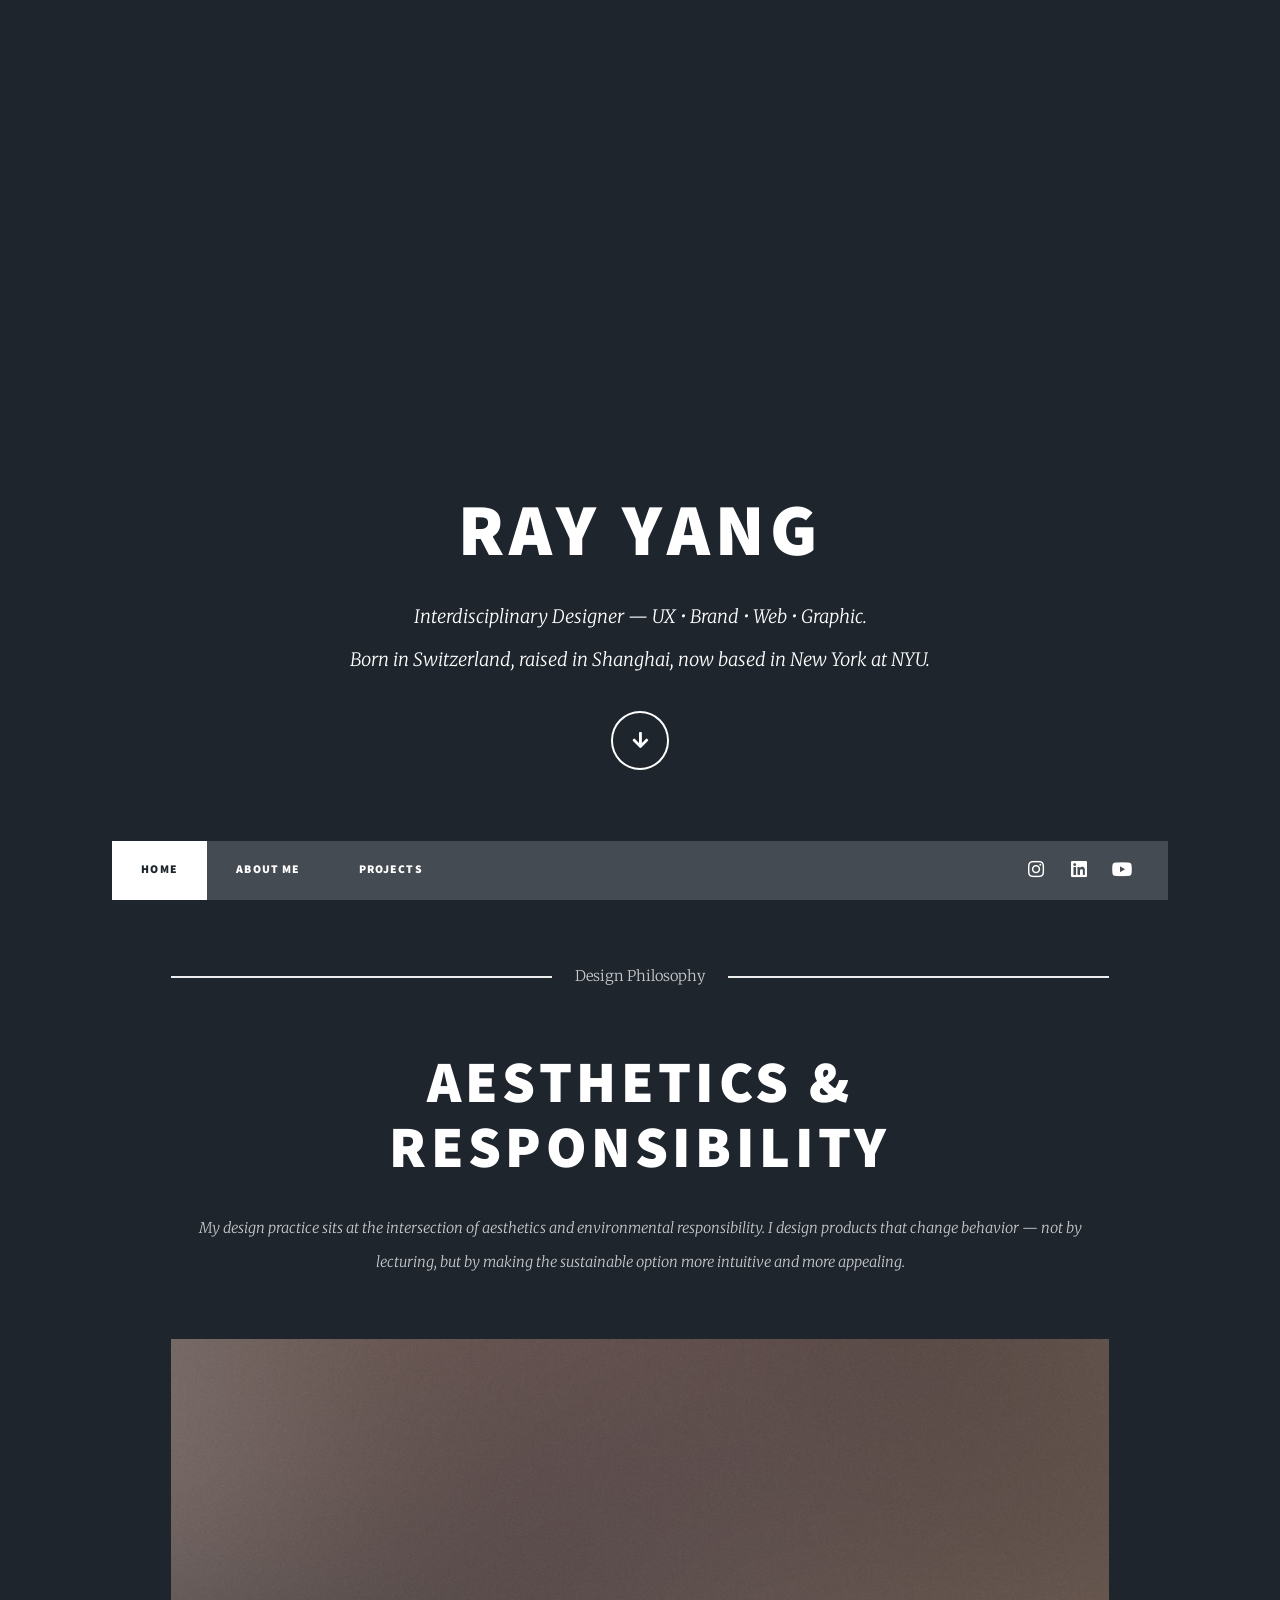
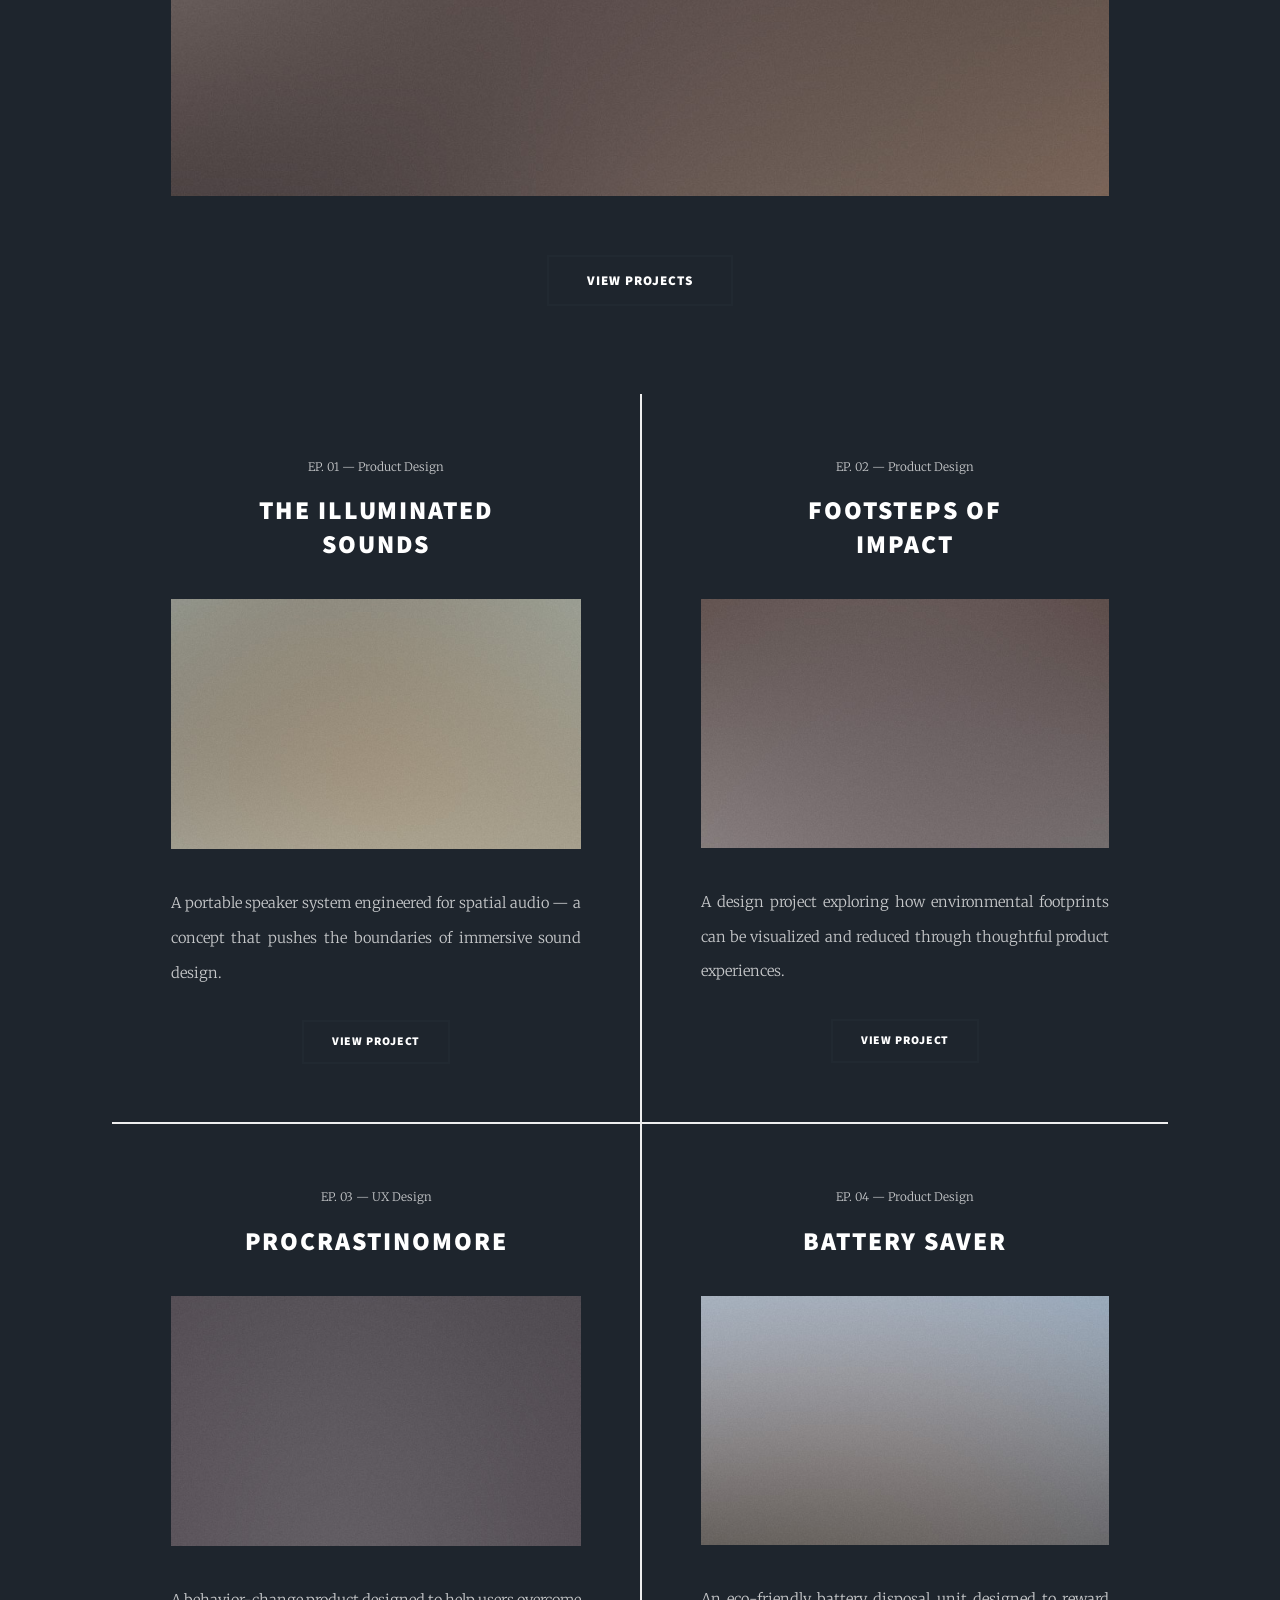
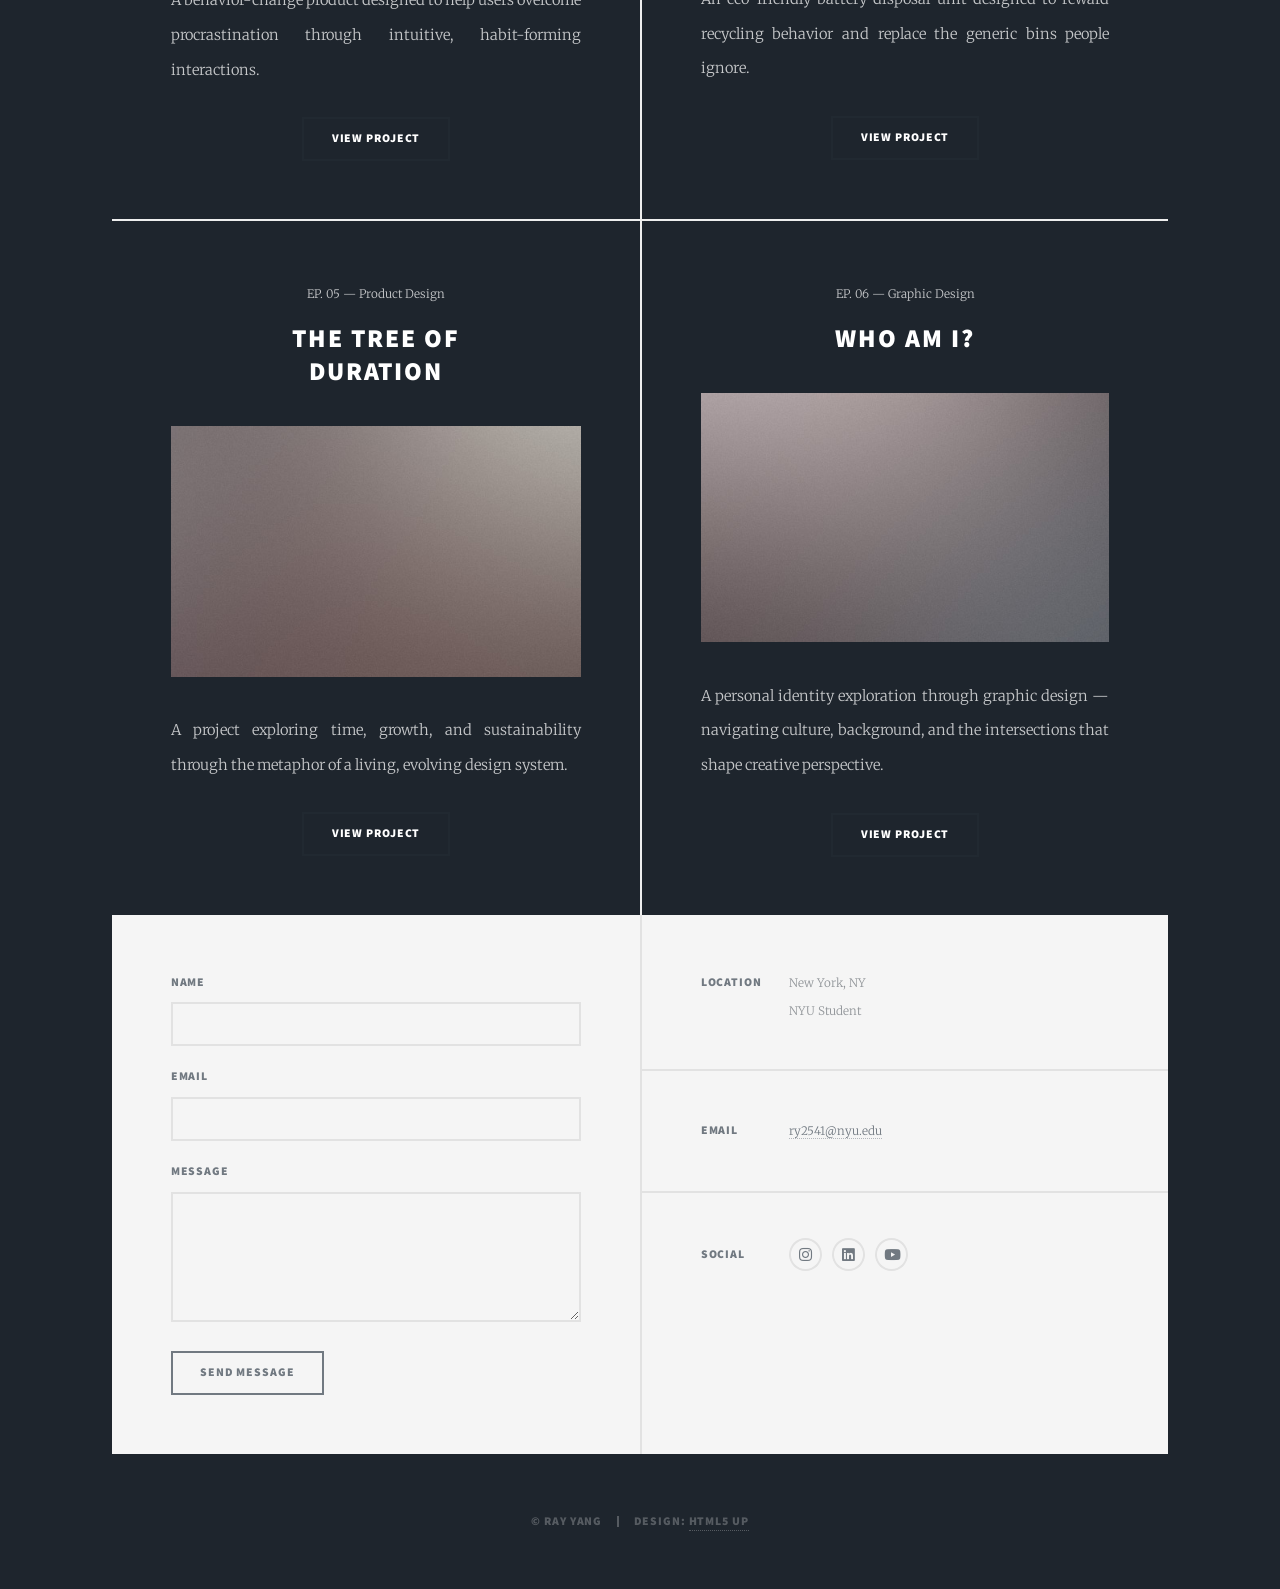
==== commit 8d9415c4: "Update" ====
--- a/PortWebsite/index.html
+++ b/PortWebsite/index.html
@@ -6,10 +6,11 @@
 -->
 <html>
 	<head>
-		<title>My Portfolio</title>
+		<title>Ray Yang | Interdisciplinary Designer</title>
 		<meta charset="utf-8" />
 		<meta name="viewport" content="width=device-width, initial-scale=1, user-scalable=no" />
-		<link rel="stylesheet" href="assets/css/main.css" />
+		<link rel="stylesheet" href="assets/css/main.css" />
+		<link rel="stylesheet" href="assets/css/custom.css?v=4" />
 		<noscript><link rel="stylesheet" href="assets/css/noscript.css" /></noscript>
 	</head>
 	<body class="is-preload">
@@ -19,9 +20,9 @@
 
 				<!-- Intro -->
 					<div id="intro">
-						<h1>Ray Yang's Portfolio<br />
-						</h1>
-						<p>UX/UI Designer, Graphic Designer, Product Designer.<a href="https://www.instagram.com/rayyang26/"> @Ray Yang</a> is dedicated to bring more beauty to life.</a>.</p>
+						<h1>Ray Yang</h1>
+						<p>Interdisciplinary Designer &mdash; UX &bull; Brand &bull; Web &bull; Graphic.<br />
+						Born in Switzerland, raised in Shanghai, now based in New York at NYU.</p>
 						<ul class="actions">
 							<li><a href="#header" class="button icon solid solo fa-arrow-down scrolly">Continue</a></li>
 						</ul>
@@ -29,21 +30,20 @@
 
 				<!-- Header -->
 					<header id="header">
-						<a href="index.html" class="logo">Home</a>
+						<a href="index.html" class="logo">Ray Yang</a>
 					</header>
 
 				<!-- Nav -->
 					<nav id="nav">
 						<ul class="links">
-							<li class="active"><a href="index.html">Home Page</a></li>
+							<li class="active"><a href="index.html">Home</a></li>
 							<li><a href="generic.html">About Me</a></li>
 							<li><a href="elements.html">Projects</a></li>
 						</ul>
 						<ul class="icons">
-							<li><a href="#" class="icon brands fa-twitter"><span class="label">Twitter</span></a></li>
-							<li><a href="#" class="icon brands fa-facebook-f"><span class="label">Facebook</span></a></li>
-							<li><a href="#" class="icon brands fa-instagram"><span class="label">Instagram</span></a></li>
-							<li><a href="#" class="icon brands fa-github"><span class="label">GitHub</span></a></li>
+							<li><a href="https://www.instagram.com/rayyang7/" class="icon brands fa-instagram"><span class="label">Instagram</span></a></li>
+							<li><a href="https://www.linkedin.com/in/rayyang26/" class="icon brands fa-linkedin"><span class="label">LinkedIn</span></a></li>
+							<li><a href="https://www.youtube.com/@Rayyang26" class="icon brands fa-youtube"><span class="label">YouTube</span></a></li>
 						</ul>
 					</nav>
 
@@ -53,21 +53,14 @@
 						<!-- Featured Post -->
 							<article class="post featured">
 								<header class="major">
-									<span class="date">Why do I create Art?</span>
-									<h2><a href="#">Why do I create Art?<br />
-									</a></h2>
-									<p>Aenean ornare velit lacus varius enim ullamcorper proin aliquam<br />
-									facilisis ante sed etiam magna interdum congue. Lorem ipsum dolor<br />
-									amet nullam sed etiam veroeros.</p>
+									<span class="date">Design Philosophy</span>
+									<h2><a href="elements.html">Aesthetics &amp;<br />
+									Responsibility</a></h2>
+									<p>My design practice sits at the intersection of aesthetics and environmental responsibility. I design products that change behavior &mdash; not by lecturing, but by making the sustainable option more intuitive and more appealing.</p>
 								</header>
-								<video autoplay controls width="600">
-									<source
-										src="
-										images/346_1701490006.mp4"
-										type="video/mp4">
-								</video>
+								<a href="elements.html" class="image main"><img src="images/pic01.jpg" alt="Ray Yang design work" /></a>
 								<ul class="actions special">
-									<li><a href="#" class="button large">Full Story</a></li>
+									<li><a href="elements.html" class="button large">View Projects</a></li>
 								</ul>
 							</article>
 
@@ -75,93 +68,77 @@
 							<section class="posts">
 								<article>
 									<header>
-										<span class="date">April 24, 2017</span>
-										<h2><a href="#">Sed magna<br />
-										ipsum faucibus</a></h2>
-									</header>
-									<a href="#" class="image fit"><img src="images/pic02.jpg" alt="" /></a>
-									<p>Donec eget ex magna. Interdum et malesuada fames ac ante ipsum primis in faucibus. Pellentesque venenatis dolor imperdiet dolor mattis sagittis magna etiam.</p>
-									<ul class="actions special">
-										<li><a href="#" class="button">Full Story</a></li>
-									</ul>
-								</article>
-								<article>
-									<header>
-										<span class="date">April 22, 2017</span>
-										<h2><a href="#">Primis eget<br />
-										imperdiet lorem</a></h2>
-									</header>
-									<a href="#" class="image fit"><img src="images/pic03.jpg" alt="" /></a>
-									<p>Donec eget ex magna. Interdum et malesuada fames ac ante ipsum primis in faucibus. Pellentesque venenatis dolor imperdiet dolor mattis sagittis magna etiam.</p>
-									<ul class="actions special">
-										<li><a href="#" class="button">Full Story</a></li>
-									</ul>
-								</article>
-								<article>
-									<header>
-										<span class="date">April 18, 2017</span>
-										<h2><a href="#">Ante mattis<br />
-										interdum dolor</a></h2>
-									</header>
-									<a href="#" class="image fit"><img src="images/pic04.jpg" alt="" /></a>
-									<p>Donec eget ex magna. Interdum et malesuada fames ac ante ipsum primis in faucibus. Pellentesque venenatis dolor imperdiet dolor mattis sagittis magna etiam.</p>
-									<ul class="actions special">
-										<li><a href="#" class="button">Full Story</a></li>
-									</ul>
-								</article>
-								<article>
-									<header>
-										<span class="date">April 14, 2017</span>
-										<h2><a href="#">Tempus sed<br />
-										nulla imperdiet</a></h2>
-									</header>
-									<a href="#" class="image fit"><img src="images/pic05.jpg" alt="" /></a>
-									<p>Donec eget ex magna. Interdum et malesuada fames ac ante ipsum primis in faucibus. Pellentesque venenatis dolor imperdiet dolor mattis sagittis magna etiam.</p>
-									<ul class="actions special">
-										<li><a href="#" class="button">Full Story</a></li>
-									</ul>
-								</article>
-								<article>
-									<header>
-										<span class="date">April 11, 2017</span>
-										<h2><a href="#">Odio magna<br />
-										sed consectetur</a></h2>
-									</header>
-									<a href="#" class="image fit"><img src="images/pic06.jpg" alt="" /></a>
-									<p>Donec eget ex magna. Interdum et malesuada fames ac ante ipsum primis in faucibus. Pellentesque venenatis dolor imperdiet dolor mattis sagittis magna etiam.</p>
-									<ul class="actions special">
-										<li><a href="#" class="button">Full Story</a></li>
-									</ul>
-								</article>
-								<article>
-									<header>
-										<span class="date">April 7, 2017</span>
-										<h2><a href="#">Augue lorem<br />
-										primis vestibulum</a></h2>
-									</header>
-									<a href="#" class="image fit"><img src="images/pic07.jpg" alt="" /></a>
-									<p>Donec eget ex magna. Interdum et malesuada fames ac ante ipsum primis in faucibus. Pellentesque venenatis dolor imperdiet dolor mattis sagittis magna etiam.</p>
-									<ul class="actions special">
-										<li><a href="#" class="button">Full Story</a></li>
-									</ul>
-								</article>
-							</section>
-
-						<!-- Footer -->
-							<footer>
-								<div class="pagination">
-									<!--<a href="#" class="previous">Prev</a>-->
-									<a href="#" class="page active">1</a>
-									<a href="#" class="page">2</a>
-									<a href="#" class="page">3</a>
-									<span class="extra">&hellip;</span>
-									<a href="#" class="page">8</a>
-									<a href="#" class="page">9</a>
-									<a href="#" class="page">10</a>
-									<a href="#" class="next">Next</a>
-								</div>
-							</footer>
+										<span class="date">EP. 01 &mdash; Product Design</span>
+										<h2><a href="project-01-illuminated-sounds.html">The Illuminated<br />
+										Sounds</a></h2>
+									</header>
+									<a href="project-01-illuminated-sounds.html" class="image fit"><img src="images/pic02.jpg" alt="The Illuminated Sounds" /></a>
+									<p>A portable speaker system engineered for spatial audio &mdash; a concept that pushes the boundaries of immersive sound design.</p>
+									<ul class="actions special">
+										<li><a href="project-01-illuminated-sounds.html" class="button">View Project</a></li>
+									</ul>
+								</article>
+								<article>
+									<header>
+										<span class="date">EP. 02 &mdash; Product Design</span>
+										<h2><a href="project-02-footsteps-of-impact.html">Footsteps of<br />
+										Impact</a></h2>
+									</header>
+									<a href="project-02-footsteps-of-impact.html" class="image fit"><img src="images/pic03.jpg" alt="Footsteps of Impact" /></a>
+									<p>A design project exploring how environmental footprints can be visualized and reduced through thoughtful product experiences.</p>
+									<ul class="actions special">
+										<li><a href="project-02-footsteps-of-impact.html" class="button">View Project</a></li>
+									</ul>
+								</article>
+								<article>
+									<header>
+										<span class="date">EP. 03 &mdash; UX Design</span>
+										<h2><a href="project-03-procrastinomore.html">ProcrastiNoMore</a></h2>
+									</header>
+									<a href="project-03-procrastinomore.html" class="image fit"><img src="images/pic04.jpg" alt="ProcrastiNoMore" /></a>
+									<p>A behavior-change product designed to help users overcome procrastination through intuitive, habit-forming interactions.</p>
+									<ul class="actions special">
+										<li><a href="project-03-procrastinomore.html" class="button">View Project</a></li>
+									</ul>
+								</article>
+								<article>
+									<header>
+										<span class="date">EP. 04 &mdash; Product Design</span>
+										<h2><a href="project-04-battery-saver.html">Battery Saver</a></h2>
+									</header>
+									<a href="project-04-battery-saver.html" class="image fit"><img src="images/pic05.jpg" alt="Battery Saver" /></a>
+									<p>An eco-friendly battery disposal unit designed to reward recycling behavior and replace the generic bins people ignore.</p>
+									<ul class="actions special">
+										<li><a href="project-04-battery-saver.html" class="button">View Project</a></li>
+									</ul>
+								</article>
+								<article>
+									<header>
+										<span class="date">EP. 05 &mdash; Product Design</span>
+										<h2><a href="project-05-tree-of-duration.html">The Tree of<br />
+										Duration</a></h2>
+									</header>
+									<a href="project-05-tree-of-duration.html" class="image fit"><img src="images/pic06.jpg" alt="The Tree of Duration" /></a>
+									<p>A project exploring time, growth, and sustainability through the metaphor of a living, evolving design system.</p>
+									<ul class="actions special">
+										<li><a href="project-05-tree-of-duration.html" class="button">View Project</a></li>
+									</ul>
+								</article>
+								<article>
+									<header>
+										<span class="date">EP. 06 &mdash; Graphic Design</span>
+										<h2><a href="project-06-who-am-i.html">Who Am I?</a></h2>
+									</header>
+									<a href="project-06-who-am-i.html" class="image fit"><img src="images/pic07.jpg" alt="Who Am I?" /></a>
+									<p>A personal identity exploration through graphic design &mdash; navigating culture, background, and the intersections that shape creative perspective.</p>
+									<ul class="actions special">
+										<li><a href="project-06-who-am-i.html" class="button">View Project</a></li>
+									</ul>
+								</article>
+							</section>
+
 					</div>
+
 				<!-- Footer -->
 					<footer id="footer">
 						<section>
@@ -187,25 +164,20 @@
 						</section>
 						<section class="split contact">
 							<section class="alt">
-								<h3>Address</h3>
-								<p>1234 Somewhere Road #87257<br />
-								Nashville, TN 00000-0000</p>
-							</section>
-							<section>
-								<h3>Phone</h3>
-								<p><a href="#">(000) 000-0000</a></p>
+								<h3>Location</h3>
+								<p>New York, NY<br />
+								NYU Student</p>
 							</section>
 							<section>
 								<h3>Email</h3>
-								<p><a href="#">info@untitled.tld</a></p>
+								<p><a href="mailto:ry2541@nyu.edu">ry2541@nyu.edu</a></p>
 							</section>
 							<section>
 								<h3>Social</h3>
 								<ul class="icons alt">
-									<li><a href="#" class="icon brands alt fa-twitter"><span class="label">Twitter</span></a></li>
-									<li><a href="#" class="icon brands alt fa-facebook-f"><span class="label">Facebook</span></a></li>
-									<li><a href="#" class="icon brands alt fa-instagram"><span class="label">Instagram</span></a></li>
-									<li><a href="#" class="icon brands alt fa-github"><span class="label">GitHub</span></a></li>
+									<li><a href="https://www.instagram.com/rayyang7/" class="icon brands alt fa-instagram"><span class="label">Instagram</span></a></li>
+									<li><a href="https://www.linkedin.com/in/rayyang26/" class="icon brands alt fa-linkedin"><span class="label">LinkedIn</span></a></li>
+									<li><a href="https://www.youtube.com/@Rayyang26" class="icon brands alt fa-youtube"><span class="label">YouTube</span></a></li>
 								</ul>
 							</section>
 						</section>
@@ -213,7 +185,7 @@
 
 				<!-- Copyright -->
 					<div id="copyright">
-						<ul><li>&copy; Untitled</li><li>Design: <a href="https://html5up.net">HTML5 UP</a></li></ul>
+						<ul><li>&copy; Ray Yang</li><li>Design: <a href="https://html5up.net">HTML5 UP</a></li></ul>
 					</div>
 
 			</div>
@@ -228,4 +200,4 @@
 			<script src="assets/js/main.js"></script>
 
 	</body>
-</html>+</html>
--- a/PortWebsite/assets/css/custom.css
+++ b/PortWebsite/assets/css/custom.css
@@ -0,0 +1,66 @@
+/* Remove background image - use solid dark color */
+#wrapper > .bg {
+	background-image: none !important;
+	background-color: #1e252d !important;
+}
+
+/* Remove white box border/background */
+.box {
+	border: none !important;
+	background: transparent !important;
+	box-shadow: none !important;
+}
+
+/* Remove white backgrounds from main content and article cards */
+#main {
+	background: transparent !important;
+	box-shadow: none !important;
+}
+
+#main > .posts > article {
+	background: transparent !important;
+	box-shadow: none !important;
+}
+
+/* Remove horizontal rule styling */
+hr {
+	display: none !important;
+}
+
+/* Remove section border-top dividers */
+#main > * {
+	border-top: none !important;
+}
+
+/* Light text for main content (now on dark background) */
+#main,
+#main p,
+#main li,
+#main span,
+#main .date {
+	color: rgba(255, 255, 255, 0.75) !important;
+}
+
+#main h1, #main h2, #main h3, #main h4, #main h5, #main h6 {
+	color: #ffffff !important;
+}
+
+#main a {
+	color: #ffffff !important;
+}
+
+#main strong, #main b {
+	color: #ffffff !important;
+}
+
+#main blockquote {
+	border-left-color: rgba(255, 255, 255, 0.3) !important;
+}
+
+#main thead {
+	border-bottom-color: rgba(255, 255, 255, 0.2) !important;
+}
+
+#main table td, #main table th {
+	border-top-color: rgba(255, 255, 255, 0.1) !important;
+}
